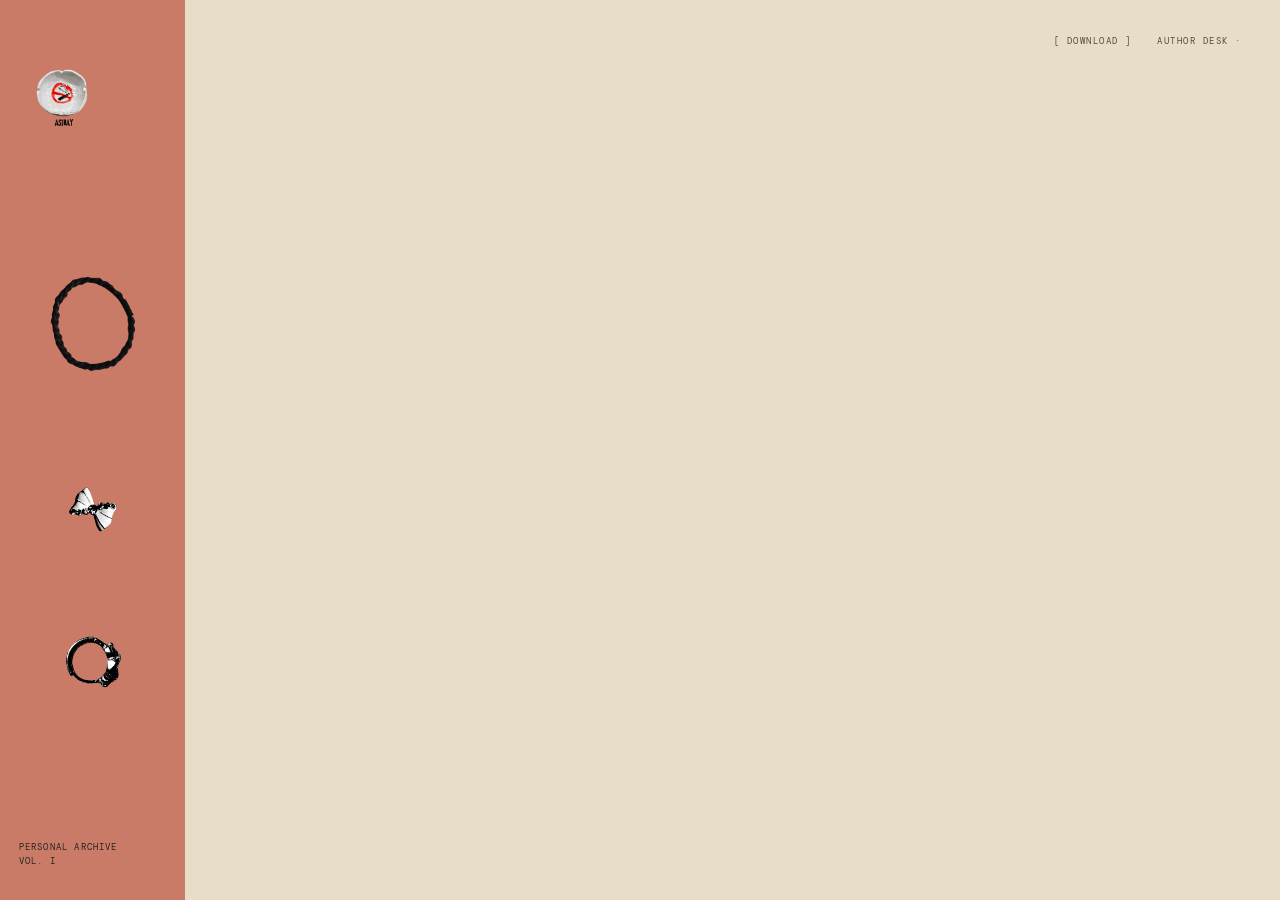
==== index.html @ a01b93e2 "Add files via upload" ====
<!doctype html>
<html lang="en">
<head>
  <meta charset="utf-8">
  <meta name="viewport" content="width=device-width,initial-scale=1">
  <meta name="description" content="Astray — photographs and writing from a life in motion.">
  <meta name="theme-color" content="#c97b68">
  <title>Astray — Personal Archive</title>
  <link rel="manifest" href="manifest.webmanifest">
  <link rel="apple-touch-icon" href="astray-icon-192.png">
  <link rel="stylesheet" href="styles.css?v=19">
</head>
<body class="journal-page">
  <aside class="identity-rail" aria-label="Astray personal archive">
    <a class="rail-brand" href="index.html" aria-label="Astray home">
      <img class="brand-portrait" src="astray-logo.png" alt="">
    </a>
    <img class="rail-object rail-hairband" src="hair-band.png" alt="Hairband">
    <img class="rail-object rail-bow" src="ear-ring-bow.png" alt="Bow earring">
    <img class="rail-object rail-ring" src="ear-ring.png" alt="Ring earring">
    <p class="rail-foot">PERSONAL ARCHIVE<br>VOL. I</p>
  </aside>
  <main class="journal-content">
    <header class="topline"><nav class="top-actions"><button id="install-app" class="top-action" type="button">[ DOWNLOAD ]</button><a href="admin.html">AUTHOR DESK ·</a></nav><p id="install-message" class="install-message" role="status" hidden></p></header>
    <section id="journal-feed" class="journal-feed" aria-label="Published photographs and writing"></section>
  </main>
  <dialog id="post-dialog" class="entry-dialog">
    <button class="close" aria-label="Close entry">×</button>
    <article id="post-detail"></article>
  </dialog>
  <script type="module" src="app.js?v=10"></script>
</body>
</html>
---- styles.css ----
@import url('https://fonts.googleapis.com/css2?family=DM+Mono:wght@400;500&family=IM+Fell+English:ital@0;1&family=UnifrakturCook:wght@700&display=swap');
@font-face{font-family:QuietBanglaUnicode;src:url('fancy-bangla-unicode.otf') format('opentype');font-style:normal;font-weight:100 900;font-display:swap;unicode-range:U+0980-09FF}
@font-face{font-family:QuietBangla;src:url('fancy-bangla.ttf') format('truetype');font-style:normal;font-weight:100 900;font-display:swap;unicode-range:U+0980-09FF}
:root{--ink:#29251f;--paper:#e8dec7;--paper-light:#f1e9d7;--paper-shadow:#ded2b9;--terracotta:#c97b68;--press-red:#a74e3d;--soft-ink:#605646;--rule:#b1a38b}
*{box-sizing:border-box}
html{scroll-behavior:smooth}
body{margin:0;color:var(--ink);font-family:'IM Fell English','QuietBanglaUnicode','QuietBangla',Georgia,serif}
button,input,textarea,select{font:inherit}

/* The homepage stays quiet and empty until there are published entries. */
.journal-page{min-height:100vh;display:grid;grid-template-columns:clamp(185px,13vw,280px) minmax(0,1fr);background:var(--paper)}
.identity-rail{position:sticky;top:0;align-self:start;height:100vh;min-height:560px;background:var(--terracotta);overflow:hidden}
.rail-brand{position:absolute;left:13%;top:3.5%;display:flex;flex-direction:column;align-items:flex-start;gap:0;color:var(--ink);text-decoration:none}
.brand-portrait{display:block;width:clamp(80px,6.2vw,128px);height:clamp(100px,15vh,150px);object-fit:contain;object-position:left center}
.rail-object{position:absolute;left:50%;display:block;object-fit:contain;transform:translateX(-50%)}
.rail-hairband{top:26%;width:clamp(105px,10vw,194px);height:clamp(110px,20vh,205px)}
.rail-bow{top:49%;width:clamp(100px,8.5vw,166px);height:clamp(88px,15vh,150px)}
.rail-ring{top:65%;width:clamp(105px,8.7vw,170px);height:clamp(105px,17vh,170px)}
.rail-foot{position:absolute;left:10%;bottom:3.5%;margin:0;color:var(--ink);font:9px/1.55 'DM Mono','QuietBanglaUnicode','QuietBangla',monospace;letter-spacing:1.2px}
.journal-content{position:relative;min-width:0;min-height:100vh;background:var(--paper)}
.topline{position:absolute;z-index:3;top:35px;right:clamp(24px,3vw,48px)}
.topline a{color:#544a3d;text-decoration:none;font:9px 'DM Mono','QuietBanglaUnicode','QuietBangla',monospace;letter-spacing:1.5px}
.topline a:hover{color:var(--press-red)}
.top-actions{display:flex;align-items:center;gap:clamp(14px,2vw,26px)}
.top-action{padding:0;border:0;background:transparent;color:#544a3d;font:9px 'DM Mono','QuietBanglaUnicode','QuietBangla',monospace;letter-spacing:1.5px;cursor:pointer}
.top-action:hover{color:var(--press-red)}
.top-action:disabled{opacity:.6;cursor:default}
.install-message{position:absolute;top:calc(100% + 10px);right:0;width:min(270px,78vw);margin:0;padding:12px 14px;border:1px solid var(--rule);background:var(--paper-light);color:var(--ink);font:12px/1.5 'DM Mono','QuietBanglaUnicode','QuietBangla',monospace;box-shadow:0 4px 14px #29251f22}
.top-action:focus-visible,.topline a:focus-visible{outline:2px solid var(--press-red);outline-offset:5px}
.journal-feed{display:grid;grid-template-columns:repeat(12,minmax(0,1fr));grid-auto-rows:minmax(44px,auto);grid-auto-flow:row;gap:24px 26px;min-height:100vh;padding:106px clamp(26px,4vw,64px) 60px}
.journal-entry{position:relative;display:block;min-width:0;overflow:hidden;grid-column:span 5;grid-row:span 5;padding:0;border:0;background:var(--paper-light);color:var(--ink);text-align:left;cursor:pointer;transition:transform .22s ease,box-shadow .22s ease}
.journal-entry:hover{transform:translateY(-3px);box-shadow:0 10px 24px #473b2b24}
.journal-entry:nth-child(6n + 1){grid-column:span 7;grid-row:span 7}
.journal-entry:nth-child(6n + 2){grid-column:span 5;grid-row:span 5}
.journal-entry:nth-child(6n + 3){grid-column:span 5;grid-row:span 5}
.journal-entry:nth-child(6n + 4){grid-column:span 7;grid-row:span 4}
.journal-entry:nth-child(6n + 5){grid-column:span 4;grid-row:span 5}
.journal-entry:nth-child(6n + 6){grid-column:span 8;grid-row:span 5}
.entry-image{position:absolute;inset:0;display:block;background:#ada38d}
.entry-image img{display:block;width:100%;height:100%;object-fit:cover;filter:grayscale(.78) sepia(.12) contrast(1.04);transition:filter .25s,transform .35s}
.journal-entry:hover .entry-image img{filter:grayscale(.2) sepia(.08);transform:scale(1.025)}
.with-photo .entry-copy{position:absolute;inset:auto 0 0;display:flex;flex-direction:column;align-items:flex-start;padding:34px 20px 19px;color:#f4ead6;background:linear-gradient(0deg,#211e19e8,transparent)}
.entry-date{display:block;color:var(--press-red);font:8px/1.6 'DM Mono','QuietBanglaUnicode','QuietBangla',monospace;letter-spacing:1.1px;text-transform:uppercase;margin:0 0 8px}
.with-photo .entry-date{color:#e1aa96}
.entry-copy strong{display:block;font:700 clamp(20px,2.2vw,32px)/1.13 'IM Fell English','QuietBanglaUnicode','QuietBangla',Georgia,serif}
.entry-excerpt{display:block;max-width:55ch;color:var(--soft-ink);font:italic 15px/1.5 'IM Fell English','QuietBanglaUnicode','QuietBangla',Georgia,serif;margin-top:8px}
.with-photo .entry-excerpt{color:#f1e5d5}
.entry-number{position:absolute;right:15px;top:15px;color:#544a3d;font:9px 'DM Mono','QuietBanglaUnicode','QuietBangla',monospace;letter-spacing:1px}
.with-photo .entry-number{color:#f4ead6}
.writing-only{padding:clamp(18px,2vw,30px);background:var(--paper-light)}
.writing-only:nth-child(6n + 3){background:#dfc5ae}
.writing-only:nth-child(6n + 5){background:#eee4d0}
.journal-entry.writing-only:nth-child(n){grid-row:auto;align-self:start;min-height:0;height:auto}
.writing-only .entry-copy{position:relative;display:flex;flex-direction:column;justify-content:flex-start;min-height:0;padding-bottom:22px}
.writing-only .entry-copy strong{font-size:clamp(22px,2.3vw,34px)}
.writing-only .entry-number{top:auto;right:0;bottom:0;color:var(--press-red)}
.journal-entry:focus-visible{outline:2px solid var(--press-red);outline-offset:3px}

.entry-dialog{position:relative;width:min(900px,calc(100% - 28px));max-height:90vh;overflow:auto;padding:35px;background:var(--paper);color:var(--ink);border:1px solid var(--rule);box-shadow:0 16px 60px #1b1712a8}
.entry-dialog::backdrop{background:#181510b8}
.entry-dialog .close{position:sticky;float:right;top:0;border:0;background:var(--terracotta);color:var(--ink);width:38px;height:38px;font:26px/1 Georgia,serif;cursor:pointer}
.entry-dialog h1{font:700 clamp(30px,5vw,46px)/1.15 'IM Fell English','QuietBanglaUnicode','QuietBangla',Georgia,serif;margin:10px 0}
.detail-photo{display:block;width:100%;max-height:65vh;object-fit:contain;background:#d2c6ad;margin:16px auto}
.entry-dialog .prose{font:18px/1.8 'IM Fell English','QuietBanglaUnicode','QuietBangla',Georgia,serif;white-space:pre-wrap}
.entry-dialog .detail-excerpt{font:italic 17px/1.6 'IM Fell English','QuietBanglaUnicode','QuietBangla',Georgia,serif;color:var(--soft-ink)}

/* Private author desk and its sign-out control. */
.admin-body{min-height:100vh;background:#c8bda5;padding:24px clamp(12px,3vw,42px);color:var(--ink)}
.admin-body .site-header{max-width:1320px;margin:0 auto;padding:8px 10px 15px;background:transparent;border:0;box-shadow:none}
.admin-body .brand{display:flex;align-items:center;gap:12px;color:inherit;text-decoration:none;font:700 23px 'UnifrakturCook','IM Fell English',Georgia,serif;letter-spacing:.6px}
.admin-body .brand small{display:block;color:#6e604c;font:8px/1.5 'DM Mono','QuietBanglaUnicode','QuietBangla',monospace;letter-spacing:1.4px}
.admin-body .brand-mark{display:grid;place-items:center;overflow:hidden;width:42px;height:42px;background:var(--terracotta);color:var(--ink);font:700 20px Georgia,serif}
.admin-body .brand-mark img{display:block;width:100%;height:100%;object-fit:contain;transform:scale(1.35)}
.admin-body .site-header nav{display:flex;align-items:center;gap:14px}
.admin-body .site-header nav a{color:var(--ink);text-decoration:none;font:8px 'DM Mono','QuietBanglaUnicode','QuietBangla',monospace;letter-spacing:1px}
.logout-button{border:1px solid var(--press-red)!important;color:var(--press-red)!important;background:transparent;padding:10px 14px;cursor:pointer}
.logout-button:hover{background:var(--press-red)!important;color:var(--paper)!important}
.admin-main{max-width:1320px;margin:18px auto 44px;min-height:68vh}
.admin-main h1,.admin-main h2{font-family:'IM Fell English','QuietBanglaUnicode','QuietBangla',Georgia,serif}
.admin-main h1{font-size:38px;margin:0}
.admin-main h2{font-size:25px;margin:0 0 16px}
.admin-main .section-heading{display:flex;justify-content:space-between;align-items:end;margin:26px 0 22px}
.admin-main .section-heading>.text-button{color:var(--press-red)}
.admin-main .eyebrow{font:8px 'DM Mono','QuietBanglaUnicode','QuietBangla',monospace;letter-spacing:1.4px;color:var(--press-red)}
.card{background:var(--paper-light);border:1px solid #80735e;box-shadow:3px 4px 0 #97866c;padding:25px}
.sign-in{max-width:490px;margin:65px auto}
.admin-main label{display:block;font:10px 'DM Mono','QuietBanglaUnicode','QuietBangla',monospace;letter-spacing:.5px;margin:14px 0}
.admin-main input:not([type=checkbox]),.admin-main textarea,.admin-main select{display:block;width:100%;border:1px solid #a8997e;padding:11px;margin-top:6px;background:#faf3e3;color:var(--ink);font:14px 'IM Fell English','QuietBanglaUnicode','QuietBangla',Georgia,serif}
.admin-main textarea{resize:vertical;line-height:1.6}
.admin-grid{display:grid;grid-template-columns:minmax(0,1.25fr) minmax(300px,.75fr);gap:22px}
.admin-grid .card{min-height:420px}
.check{display:flex!important;align-items:center;gap:8px}
.actions{display:flex;align-items:center;gap:12px}
.button{display:inline-block;background:var(--ink);color:var(--paper);border:0;padding:12px 15px;text-decoration:none;font:9px 'DM Mono','QuietBanglaUnicode','QuietBangla',monospace;letter-spacing:1px;cursor:pointer}
.button:hover{background:var(--press-red)}
.text-button{border:0;background:transparent;color:var(--press-red);cursor:pointer;font:9px 'DM Mono','QuietBanglaUnicode','QuietBangla',monospace;letter-spacing:.5px;padding:8px}
.danger{color:#8b382c}
.admin-row{display:flex;justify-content:space-between;gap:10px;padding:14px 0;font-size:14px}
.admin-row+.admin-row{margin-top:8px}
.admin-row small{display:block;color:var(--press-red);font:8px 'DM Mono','QuietBanglaUnicode','QuietBangla',monospace;letter-spacing:.7px;margin-top:4px}
.form-message{min-height:1em;color:var(--press-red);font:11px 'DM Mono','QuietBanglaUnicode','QuietBangla',monospace}
.setup-note{background:#ead6c8;padding:16px;font-size:14px}
.admin-body>footer{max-width:1320px;margin:auto;color:#6b5e49;font:8px 'DM Mono','QuietBanglaUnicode','QuietBangla',monospace;letter-spacing:1px}
[hidden]{display:none!important}

@media(max-width:850px){
 .journal-page{grid-template-columns:160px minmax(0,1fr)}
 .identity-rail{padding:0}
 .journal-feed{grid-template-columns:repeat(8,minmax(0,1fr));gap:20px}
 .journal-entry:nth-child(6n + 1){grid-column:span 5}
 .journal-entry:nth-child(6n + 2){grid-column:span 3}
 .journal-entry:nth-child(6n + 3){grid-column:span 4}
 .journal-entry:nth-child(6n + 4){grid-column:span 4}
 .journal-entry:nth-child(6n + 5){grid-column:span 3}
 .journal-entry:nth-child(6n + 6){grid-column:span 5}
 .journal-entry.writing-only:nth-child(n){grid-row:auto;min-height:0;height:auto}
 .admin-grid{grid-template-columns:1fr}
}
@media(max-width:620px){
 .journal-page{display:grid;grid-template-columns:clamp(82px,25vw,110px) minmax(0,1fr);align-items:stretch}
 .identity-rail{position:sticky;top:0;align-self:start;height:100vh;height:100svh;min-height:100vh;min-height:100svh}
 .rail-brand{left:5%;top:2%;width:90%;align-items:center}
 .brand-portrait{width:78%;height:auto;aspect-ratio:1;object-position:center}
 .rail-object{left:10%;height:auto;aspect-ratio:1;transform:none}
 .rail-hairband{top:24%;width:80%}
 .rail-bow{top:34%;width:80%}
 .rail-ring{top:44%;width:80%}
 .rail-foot{left:6%;right:auto;bottom:2%;font-size:5px;letter-spacing:.35px}
 .journal-content{min-height:100vh;min-height:100svh}
 .topline{top:16px;right:16px}
 .top-actions{gap:12px}
 .topline a,.top-action{font-size:8px;letter-spacing:.65px}
 .journal-feed{grid-template-columns:minmax(0,1fr);grid-auto-rows:auto;gap:18px;padding:62px 16px 30px}
 .journal-entry,.journal-entry:nth-child(n){grid-column:1!important;grid-row:auto!important;min-height:0!important;height:auto}
 .journal-entry.with-photo{height:clamp(250px,72vw,460px);min-height:0!important}
 .journal-entry.writing-only:nth-child(n){grid-row:auto!important;min-height:0!important;height:auto}
 .writing-only{padding:14px}
 .with-photo .entry-copy{padding:28px 13px 13px}
 .entry-copy strong,.writing-only .entry-copy strong{font-size:clamp(20px,5.8vw,23px)}
 .entry-excerpt{font-size:15px}
 .entry-date{font-size:9px}
 .entry-dialog{padding:22px}
 .entry-dialog .prose{font-size:16px}
 .admin-body{padding:12px}
 .admin-body .site-header{padding:4px 1px 12px}
 .admin-body .brand{font-size:16px}
 .admin-body .brand-mark{width:36px;height:36px}
 .admin-body .site-header nav{gap:6px}
 .logout-button{padding:9px 10px;font-size:8px!important}
 .admin-main{margin:14px auto 25px}
 .admin-main h1{font-size:30px}
 .admin-main .section-heading{margin:18px 0}
 .admin-grid{gap:14px}
 .card{padding:17px}
 .sign-in{margin:35px auto}
 .admin-row{align-items:flex-start}
}
@media(max-width:380px){
 .journal-entry.with-photo{height:clamp(230px,72vw,300px)}
 .journal-entry.writing-only:nth-child(n){min-height:0!important}
}
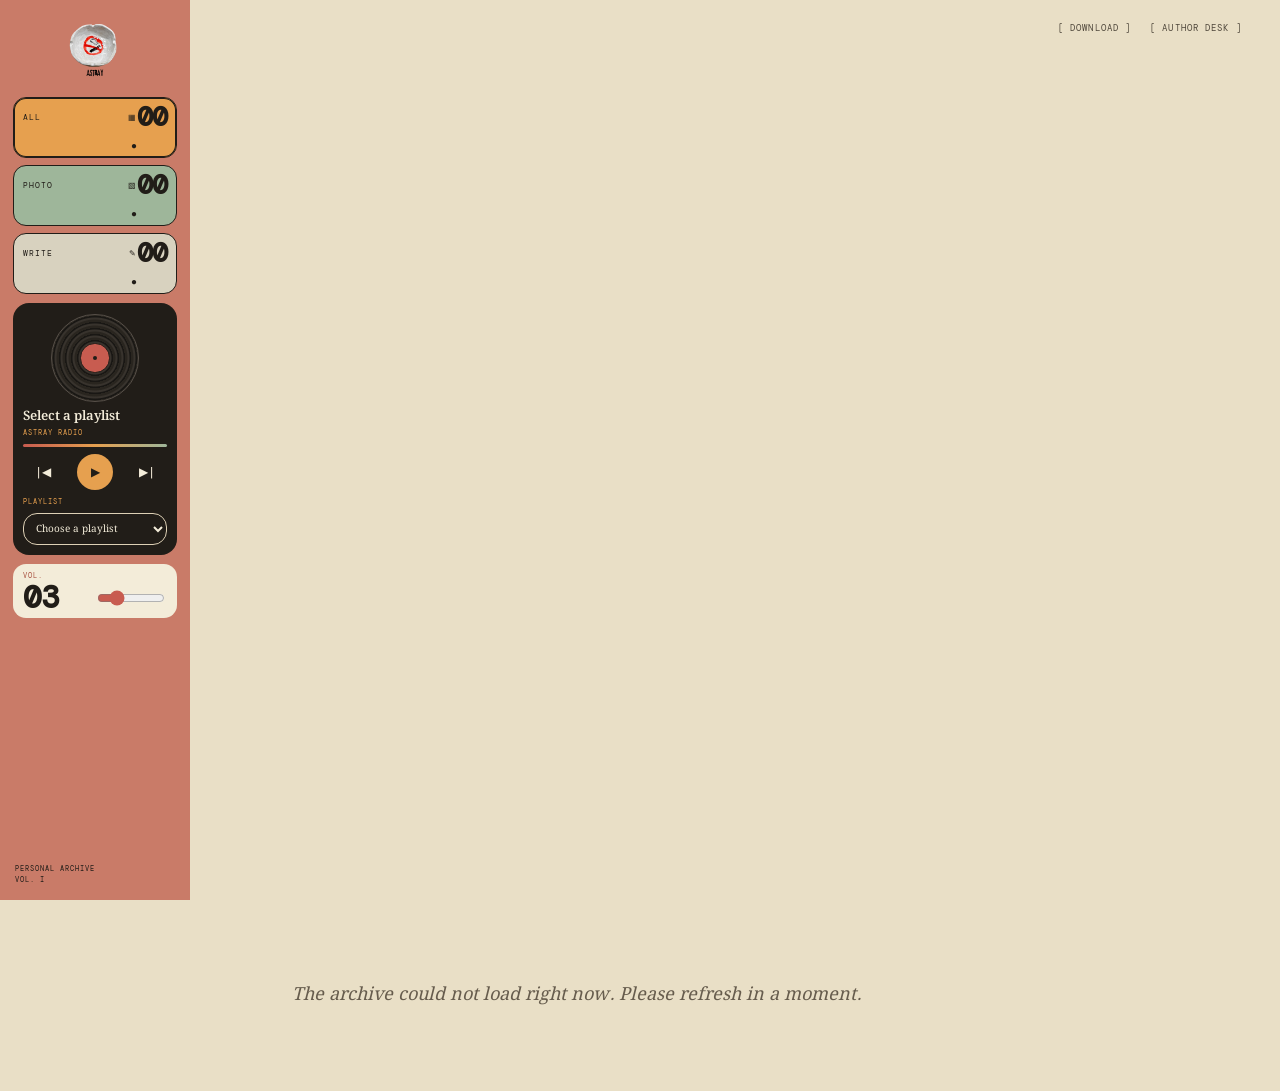
==== commit 4b8903fc: "Add files via upload" ====
--- a/index.html
+++ b/index.html
@@ -2,32 +2,44 @@
 <html lang="en">
 <head>
   <meta charset="utf-8">
-  <meta name="viewport" content="width=device-width,initial-scale=1">
+  <meta name="viewport" content="width=device-width,initial-scale=1,viewport-fit=cover">
   <meta name="description" content="Astray — photographs and writing from a life in motion.">
   <meta name="theme-color" content="#c97b68">
   <title>Astray — Personal Archive</title>
   <link rel="manifest" href="manifest.webmanifest">
   <link rel="apple-touch-icon" href="astray-icon-192.png">
-  <link rel="stylesheet" href="styles.css?v=19">
+  <link rel="stylesheet" href="styles.css?v=20">
 </head>
 <body class="journal-page">
-  <aside class="identity-rail" aria-label="Astray personal archive">
-    <a class="rail-brand" href="index.html" aria-label="Astray home">
-      <img class="brand-portrait" src="astray-logo.png" alt="">
-    </a>
-    <img class="rail-object rail-hairband" src="hair-band.png" alt="Hairband">
-    <img class="rail-object rail-bow" src="ear-ring-bow.png" alt="Bow earring">
-    <img class="rail-object rail-ring" src="ear-ring.png" alt="Ring earring">
+  <aside class="identity-rail" aria-label="Astray journal controls">
+    <a class="rail-brand" href="index.html" aria-label="Astray home"><img class="brand-portrait" src="astray-logo.png" alt="Astray"></a>
+    <div class="rail-filters" aria-label="Filter entries">
+      <button class="filter-card filter-all active" type="button" data-filter="all"><span>ALL <span aria-hidden="true">▦</span></span><strong id="count-all">00</strong><i aria-hidden="true">●</i></button>
+      <button class="filter-card filter-photo" type="button" data-filter="photo"><span>PHOTO <span aria-hidden="true">▧</span></span><strong id="count-photo">00</strong><i aria-hidden="true">●</i></button>
+      <button class="filter-card filter-write" type="button" data-filter="write"><span>WRITE <span aria-hidden="true">✎</span></span><strong id="count-write">00</strong><i aria-hidden="true">●</i></button>
+    </div>
+    <section class="music-player rail-player" aria-label="Music player">
+      <div class="record-art" aria-hidden="true"><span></span></div>
+      <div class="player-track"><strong id="public-track-title">Select a playlist</strong><small id="public-track-subtitle">ASTRAY RADIO</small></div>
+      <div class="player-progress"><span id="public-progress"></span></div>
+      <div class="player-controls">
+        <button id="public-prev" type="button" aria-label="Previous song">|◀</button>
+        <button id="public-play" class="play-toggle" type="button" aria-label="Play">▶</button>
+        <button id="public-next" type="button" aria-label="Next song">▶|</button>
+      </div>
+      <label class="playlist-select-label" for="public-playlist">PLAYLIST</label>
+      <select id="public-playlist" aria-label="Choose a playlist"><option value="">Choose a playlist</option></select>
+      <audio id="public-audio" preload="metadata"></audio>
+    </section>
+    <label class="volume-card" for="public-volume"><span>VOL.</span><output id="public-volume-value" for="public-volume">03</output><input id="public-volume" type="range" min="1" max="10" value="3" aria-label="Volume"></label>
     <p class="rail-foot">PERSONAL ARCHIVE<br>VOL. I</p>
   </aside>
   <main class="journal-content">
-    <header class="topline"><nav class="top-actions"><button id="install-app" class="top-action" type="button">[ DOWNLOAD ]</button><a href="admin.html">AUTHOR DESK ·</a></nav><p id="install-message" class="install-message" role="status" hidden></p></header>
+    <header class="topline"><nav class="top-actions"><button id="install-app" class="top-action" type="button">[ DOWNLOAD ]</button><a href="admin.html">[ AUTHOR DESK ]</a></nav><p id="install-message" class="install-message" role="status" hidden></p></header>
     <section id="journal-feed" class="journal-feed" aria-label="Published photographs and writing"></section>
+    <p id="empty-state" class="empty-state" hidden></p>
   </main>
-  <dialog id="post-dialog" class="entry-dialog">
-    <button class="close" aria-label="Close entry">×</button>
-    <article id="post-detail"></article>
-  </dialog>
-  <script type="module" src="app.js?v=10"></script>
+  <dialog id="post-dialog" class="entry-dialog"><button class="close" aria-label="Close entry">×</button><article id="post-detail"></article></dialog>
+  <script type="module" src="app.js?v=12"></script>
 </body>
 </html>
--- a/styles.css
+++ b/styles.css
@@ -1,161 +1,180 @@
-@import url('https://fonts.googleapis.com/css2?family=DM+Mono:wght@400;500&family=IM+Fell+English:ital@0;1&family=UnifrakturCook:wght@700&display=swap');
-@font-face{font-family:QuietBanglaUnicode;src:url('fancy-bangla-unicode.otf') format('opentype');font-style:normal;font-weight:100 900;font-display:swap;unicode-range:U+0980-09FF}
-@font-face{font-family:QuietBangla;src:url('fancy-bangla.ttf') format('truetype');font-style:normal;font-weight:100 900;font-display:swap;unicode-range:U+0980-09FF}
-:root{--ink:#29251f;--paper:#e8dec7;--paper-light:#f1e9d7;--paper-shadow:#ded2b9;--terracotta:#c97b68;--press-red:#a74e3d;--soft-ink:#605646;--rule:#b1a38b}
+@import url('https://fonts.googleapis.com/css2?family=DM+Mono:wght@400;500&family=IM+Fell+English:ital@0;1&family=Noto+Serif+Bengali:wght@400;500;600;700&display=swap');
+:root{--ink:#211d18;--paper:#e9dfc6;--paper-light:#f3ecd9;--terracotta:#c97b68;--red:#c85c50;--orange:#e6a04f;--sage:#9eb69a;--blush:#dfc4a9;--soft-ink:#665c4d;--rule:#a99a7d;--mono:'DM Mono','Noto Serif Bengali',monospace;--serif:'IM Fell English','Noto Serif Bengali',Georgia,serif}
 *{box-sizing:border-box}
-html{scroll-behavior:smooth}
-body{margin:0;color:var(--ink);font-family:'IM Fell English','QuietBanglaUnicode','QuietBangla',Georgia,serif}
+html{min-width:320px;scroll-behavior:smooth}
+body{margin:0;color:var(--ink);font-family:var(--serif)}
 button,input,textarea,select{font:inherit}
+button{color:inherit}
+[hidden]{display:none!important}
+.eyebrow,.entry-date,.entry-number,.rail-foot,.filter-card>span,.volume-card>span,.playlist-select-label,.desk-playlist-label,.admin-footer,.back-journal,.top-action{font-family:var(--mono);letter-spacing:1px}
+.sr-only{position:absolute;width:1px;height:1px;padding:0;margin:-1px;overflow:hidden;clip:rect(0,0,0,0);white-space:nowrap;border:0}
 
-/* The homepage stays quiet and empty until there are published entries. */
-.journal-page{min-height:100vh;display:grid;grid-template-columns:clamp(185px,13vw,280px) minmax(0,1fr);background:var(--paper)}
-.identity-rail{position:sticky;top:0;align-self:start;height:100vh;min-height:560px;background:var(--terracotta);overflow:hidden}
-.rail-brand{position:absolute;left:13%;top:3.5%;display:flex;flex-direction:column;align-items:flex-start;gap:0;color:var(--ink);text-decoration:none}
-.brand-portrait{display:block;width:clamp(80px,6.2vw,128px);height:clamp(100px,15vh,150px);object-fit:contain;object-position:left center}
-.rail-object{position:absolute;left:50%;display:block;object-fit:contain;transform:translateX(-50%)}
-.rail-hairband{top:26%;width:clamp(105px,10vw,194px);height:clamp(110px,20vh,205px)}
-.rail-bow{top:49%;width:clamp(100px,8.5vw,166px);height:clamp(88px,15vh,150px)}
-.rail-ring{top:65%;width:clamp(105px,8.7vw,170px);height:clamp(105px,17vh,170px)}
-.rail-foot{position:absolute;left:10%;bottom:3.5%;margin:0;color:var(--ink);font:9px/1.55 'DM Mono','QuietBanglaUnicode','QuietBangla',monospace;letter-spacing:1.2px}
+/* Public journal: a useful rail beside a calm, open archive. */
+.journal-page{min-height:100vh;display:grid;grid-template-columns:clamp(190px,14vw,248px) minmax(0,1fr);background:var(--paper)}
+.identity-rail{position:sticky;top:0;align-self:start;height:100vh;height:100svh;min-height:540px;overflow:auto;scrollbar-width:thin;background:var(--terracotta);padding:14px 13px 12px;display:flex;flex-direction:column;gap:9px;z-index:4}
+.rail-brand{display:flex;align-items:center;justify-content:center;height:74px;min-height:70px;text-decoration:none}
+.brand-portrait{display:block;width:100%;height:100%;object-fit:contain;object-position:center}
+.rail-filters{display:grid;gap:7px}
+.filter-card{position:relative;border:1px solid #211d18;background:var(--orange);border-radius:13px;text-align:left;padding:7px 9px 5px;min-height:61px;cursor:pointer;display:grid;grid-template-columns:1fr auto;grid-template-rows:auto 1fr;align-items:center;transition:transform .18s,box-shadow .18s}
+.filter-card:hover{transform:translateY(-1px)}
+.filter-card.active{box-shadow:inset 0 0 0 1px var(--ink)}
+.filter-card>span{font-size:8px;display:flex;justify-content:space-between;align-items:center}
+.filter-card strong{font:700 27px/.9 var(--mono);letter-spacing:-1px;align-self:end}
+.filter-card i{font:10px var(--mono);align-self:end;justify-self:end}
+.filter-photo{background:var(--sage)}.filter-write{background:#d8d2bf}
+.music-player{background:var(--ink);color:var(--paper-light);border-radius:16px;padding:10px;min-width:0}
+.rail-player{display:grid;gap:7px}
+.record-art{width:min(88px,70%);aspect-ratio:1;margin:1px auto 0;border-radius:50%;display:grid;place-items:center;background:repeating-radial-gradient(circle at center,#29251f 0 2px,#38332d 3px 4px,#191714 5px 6px);border:1px solid #575049}
+.record-art span{width:34%;height:34%;border-radius:50%;background:var(--red);border:1px solid var(--ink);position:relative}
+.record-art span:after{content:"";position:absolute;inset:42%;background:var(--ink);border-radius:50%}
+.player-track{min-width:0;display:flex;flex-direction:column;gap:3px}
+.player-track strong,.desk-player-track strong{overflow:hidden;text-overflow:ellipsis;white-space:nowrap;font:600 13px/1.2 var(--serif)}
+.player-track small,.desk-player-track small{color:var(--orange);font:7px var(--mono);letter-spacing:1px;text-transform:uppercase}
+.player-progress{height:3px;background:linear-gradient(90deg,var(--red),var(--orange),var(--sage));position:relative;border-radius:3px;overflow:hidden}
+.player-progress span{display:block;width:0;height:100%;background:var(--paper-light)}
+.player-controls{display:flex;align-items:center;justify-content:space-around;gap:5px}
+.player-controls button{border:0;background:none;color:inherit;cursor:pointer;font:12px var(--mono);padding:5px 3px}
+.player-controls .play-toggle{width:36px;height:36px;border-radius:50%;background:var(--orange);color:var(--ink);font-size:12px}
+.playlist-select-label{font-size:7px;color:var(--orange)}
+.rail-player select,.desk-player select{min-width:0;width:100%;border:1px solid #ddd0b5;border-radius:14px;padding:6px 8px;background:transparent;color:inherit;font:10px var(--serif)}
+.rail-player select option,.desk-player select option{color:var(--ink);background:var(--paper-light)}
+.volume-card{position:relative;display:grid;grid-template-columns:1fr auto;align-items:center;gap:4px 7px;background:var(--paper-light);border-radius:13px;padding:7px 10px;color:var(--ink)}
+.volume-card>span{grid-column:1/-1;color:var(--press-red,#a74e3d);font-size:7px}
+.volume-card output{grid-row:2;grid-column:1;font:700 31px/.9 var(--mono);letter-spacing:-1px}
+.volume-card input{grid-row:2;grid-column:2;width:68px;accent-color:var(--red)}
+.rail-foot{margin:auto 0 0;padding:9px 2px 2px;font-size:7px;line-height:1.55}
 .journal-content{position:relative;min-width:0;min-height:100vh;background:var(--paper)}
-.topline{position:absolute;z-index:3;top:35px;right:clamp(24px,3vw,48px)}
-.topline a{color:#544a3d;text-decoration:none;font:9px 'DM Mono','QuietBanglaUnicode','QuietBangla',monospace;letter-spacing:1.5px}
-.topline a:hover{color:var(--press-red)}
-.top-actions{display:flex;align-items:center;gap:clamp(14px,2vw,26px)}
-.top-action{padding:0;border:0;background:transparent;color:#544a3d;font:9px 'DM Mono','QuietBanglaUnicode','QuietBangla',monospace;letter-spacing:1.5px;cursor:pointer}
-.top-action:hover{color:var(--press-red)}
-.top-action:disabled{opacity:.6;cursor:default}
-.install-message{position:absolute;top:calc(100% + 10px);right:0;width:min(270px,78vw);margin:0;padding:12px 14px;border:1px solid var(--rule);background:var(--paper-light);color:var(--ink);font:12px/1.5 'DM Mono','QuietBanglaUnicode','QuietBangla',monospace;box-shadow:0 4px 14px #29251f22}
-.top-action:focus-visible,.topline a:focus-visible{outline:2px solid var(--press-red);outline-offset:5px}
-.journal-feed{display:grid;grid-template-columns:repeat(12,minmax(0,1fr));grid-auto-rows:minmax(44px,auto);grid-auto-flow:row;gap:24px 26px;min-height:100vh;padding:106px clamp(26px,4vw,64px) 60px}
-.journal-entry{position:relative;display:block;min-width:0;overflow:hidden;grid-column:span 5;grid-row:span 5;padding:0;border:0;background:var(--paper-light);color:var(--ink);text-align:left;cursor:pointer;transition:transform .22s ease,box-shadow .22s ease}
-.journal-entry:hover{transform:translateY(-3px);box-shadow:0 10px 24px #473b2b24}
-.journal-entry:nth-child(6n + 1){grid-column:span 7;grid-row:span 7}
-.journal-entry:nth-child(6n + 2){grid-column:span 5;grid-row:span 5}
-.journal-entry:nth-child(6n + 3){grid-column:span 5;grid-row:span 5}
-.journal-entry:nth-child(6n + 4){grid-column:span 7;grid-row:span 4}
-.journal-entry:nth-child(6n + 5){grid-column:span 4;grid-row:span 5}
-.journal-entry:nth-child(6n + 6){grid-column:span 8;grid-row:span 5}
+.topline{position:absolute;z-index:3;top:22px;right:clamp(18px,3vw,44px)}
+.top-actions{display:flex;align-items:center;gap:19px}
+.topline a,.top-action{padding:0;border:0;background:none;color:#4f473b;text-decoration:none;font:9px var(--mono);letter-spacing:1.1px;cursor:pointer;white-space:nowrap}
+.topline a:hover,.top-action:hover{color:var(--red)}.top-action:disabled{opacity:.6;cursor:default}
+.top-action:focus-visible,.topline a:focus-visible{outline:2px solid var(--red);outline-offset:5px}
+.install-message{position:absolute;top:calc(100% + 10px);right:0;width:min(280px,78vw);margin:0;padding:12px 14px;border:1px solid var(--rule);background:var(--paper-light);font:12px/1.5 var(--mono);box-shadow:0 4px 14px #29251f22}
+.journal-feed{display:grid;grid-template-columns:repeat(12,minmax(0,1fr));grid-auto-rows:minmax(37px,auto);grid-auto-flow:dense;gap:15px 16px;min-height:100vh;padding:74px clamp(20px,3vw,48px) 50px}
+.journal-entry{position:relative;display:block;min-width:0;min-height:174px;overflow:hidden;grid-column:span 4;grid-row:span 4;padding:0;border:0;border-radius:0;background:var(--paper-light);color:var(--ink);text-align:left;cursor:pointer;transition:transform .2s,box-shadow .2s}
+.journal-entry:hover{transform:translateY(-3px);box-shadow:0 10px 23px #473b2b20}
+.journal-entry:nth-child(8n+1){grid-column:span 4;grid-row:span 4}.journal-entry:nth-child(8n+2){grid-column:span 4;grid-row:span 5}.journal-entry:nth-child(8n+3){grid-column:span 4;grid-row:span 4}.journal-entry:nth-child(8n+4){grid-column:span 4;grid-row:span 4}.journal-entry:nth-child(8n+5){grid-column:span 4;grid-row:span 5}.journal-entry:nth-child(8n+6){grid-column:span 4;grid-row:span 4}.journal-entry:nth-child(8n+7){grid-column:span 4;grid-row:span 4}.journal-entry:nth-child(8n){grid-column:span 4;grid-row:span 5}
+.journal-entry.writing-only{display:flex;align-items:stretch;padding:clamp(17px,2vw,28px);background:var(--paper-light)}
+.writing-only:nth-child(6n+2){background:var(--orange)}.writing-only:nth-child(6n+3){background:var(--blush)}.writing-only:nth-child(6n+4){background:var(--sage)}.writing-only:nth-child(6n+5){background:#d9d1b8}.writing-only:nth-child(6n){background:#c96454}
 .entry-image{position:absolute;inset:0;display:block;background:#ada38d}
-.entry-image img{display:block;width:100%;height:100%;object-fit:cover;filter:grayscale(.78) sepia(.12) contrast(1.04);transition:filter .25s,transform .35s}
-.journal-entry:hover .entry-image img{filter:grayscale(.2) sepia(.08);transform:scale(1.025)}
-.with-photo .entry-copy{position:absolute;inset:auto 0 0;display:flex;flex-direction:column;align-items:flex-start;padding:34px 20px 19px;color:#f4ead6;background:linear-gradient(0deg,#211e19e8,transparent)}
-.entry-date{display:block;color:var(--press-red);font:8px/1.6 'DM Mono','QuietBanglaUnicode','QuietBangla',monospace;letter-spacing:1.1px;text-transform:uppercase;margin:0 0 8px}
-.with-photo .entry-date{color:#e1aa96}
-.entry-copy strong{display:block;font:700 clamp(20px,2.2vw,32px)/1.13 'IM Fell English','QuietBanglaUnicode','QuietBangla',Georgia,serif}
-.entry-excerpt{display:block;max-width:55ch;color:var(--soft-ink);font:italic 15px/1.5 'IM Fell English','QuietBanglaUnicode','QuietBangla',Georgia,serif;margin-top:8px}
+.entry-image img{display:block;width:100%;height:100%;object-fit:cover;filter:grayscale(.5) sepia(.13) contrast(1.03);transition:filter .25s,transform .35s}
+.journal-entry:hover .entry-image img{filter:grayscale(.12) sepia(.07);transform:scale(1.025)}
+.with-photo .entry-copy{position:absolute;inset:auto 0 0;display:flex;flex-direction:column;align-items:flex-start;padding:34px 18px 18px;color:var(--paper-light);background:linear-gradient(0deg,#211d18e8,transparent)}
+.entry-date{display:block;color:#8d3d31;font-size:8px;line-height:1.6;letter-spacing:1px;text-transform:uppercase;margin:0 0 8px}
+.with-photo .entry-date{color:#e7ae90}
+.entry-copy strong{display:block;font:700 clamp(20px,2vw,31px)/1.1 var(--serif);overflow-wrap:anywhere}
+.entry-excerpt{display:block;max-width:55ch;color:var(--soft-ink);font:italic 14px/1.45 var(--serif);margin-top:8px}
 .with-photo .entry-excerpt{color:#f1e5d5}
-.entry-number{position:absolute;right:15px;top:15px;color:#544a3d;font:9px 'DM Mono','QuietBanglaUnicode','QuietBangla',monospace;letter-spacing:1px}
-.with-photo .entry-number{color:#f4ead6}
-.writing-only{padding:clamp(18px,2vw,30px);background:var(--paper-light)}
-.writing-only:nth-child(6n + 3){background:#dfc5ae}
-.writing-only:nth-child(6n + 5){background:#eee4d0}
-.journal-entry.writing-only:nth-child(n){grid-row:auto;align-self:start;min-height:0;height:auto}
-.writing-only .entry-copy{position:relative;display:flex;flex-direction:column;justify-content:flex-start;min-height:0;padding-bottom:22px}
-.writing-only .entry-copy strong{font-size:clamp(22px,2.3vw,34px)}
-.writing-only .entry-number{top:auto;right:0;bottom:0;color:var(--press-red)}
-.journal-entry:focus-visible{outline:2px solid var(--press-red);outline-offset:3px}
+.entry-number{position:absolute;right:13px;bottom:12px;color:#514638;font-size:8px}
+.with-photo .entry-number{color:var(--paper-light)}
+.writing-only .entry-copy{position:relative;display:flex;flex-direction:column;align-items:flex-start;width:100%;min-height:120px;padding-bottom:18px}
+.writing-only .entry-copy strong{font-size:clamp(21px,2.25vw,34px)}
+.writing-only .entry-number{right:0;bottom:0;color:#8d3d31}
+.empty-state{margin:0;padding:9vh 8vw;color:var(--soft-ink);font:italic 18px/1.6 var(--serif)}
+.entry-dialog{position:relative;width:min(900px,calc(100% - 28px));max-height:90dvh;overflow:auto;padding:clamp(20px,4vw,36px);background:var(--paper-light);color:var(--ink);border:1px solid var(--rule);box-shadow:0 16px 60px #1b1712a8}
+.entry-dialog::backdrop{background:#181510b8}
+.entry-dialog .close{position:sticky;float:right;top:0;border:0;background:var(--red);color:var(--ink);width:38px;height:38px;font:26px/1 Georgia,serif;cursor:pointer}
+.entry-dialog h1{font:700 clamp(30px,5vw,46px)/1.15 var(--serif);margin:10px 0;overflow-wrap:anywhere}
+.detail-photo{display:block;width:100%;max-height:65dvh;object-fit:contain;background:#d2c6ad;margin:16px auto}
+.entry-dialog .prose{font:18px/1.85 var(--serif);white-space:pre-wrap;overflow-wrap:anywhere}
+.entry-dialog .detail-excerpt{font:italic 17px/1.6 var(--serif);color:var(--soft-ink)}
 
-.entry-dialog{position:relative;width:min(900px,calc(100% - 28px));max-height:90vh;overflow:auto;padding:35px;background:var(--paper);color:var(--ink);border:1px solid var(--rule);box-shadow:0 16px 60px #1b1712a8}
-.entry-dialog::backdrop{background:#181510b8}
-.entry-dialog .close{position:sticky;float:right;top:0;border:0;background:var(--terracotta);color:var(--ink);width:38px;height:38px;font:26px/1 Georgia,serif;cursor:pointer}
-.entry-dialog h1{font:700 clamp(30px,5vw,46px)/1.15 'IM Fell English','QuietBanglaUnicode','QuietBangla',Georgia,serif;margin:10px 0}
-.detail-photo{display:block;width:100%;max-height:65vh;object-fit:contain;background:#d2c6ad;margin:16px auto}
-.entry-dialog .prose{font:18px/1.8 'IM Fell English','QuietBanglaUnicode','QuietBangla',Georgia,serif;white-space:pre-wrap}
-.entry-dialog .detail-excerpt{font:italic 17px/1.6 'IM Fell English','QuietBanglaUnicode','QuietBangla',Georgia,serif;color:var(--soft-ink)}
+/* Author entrance and private publishing desk. */
+.admin-body{min-height:100vh;background:var(--paper);padding:20px clamp(12px,3vw,42px) 30px;color:var(--ink)}
+.admin-header{max-width:1450px;margin:0 auto;display:flex;justify-content:space-between;align-items:center;padding:2px 5px 12px}
+.admin-brand{display:flex;align-items:center;gap:10px;text-decoration:none;color:var(--ink);font:700 17px var(--serif);letter-spacing:1px}
+.admin-brand img{width:42px;height:42px;object-fit:contain;background:var(--terracotta)}
+.admin-brand small{display:block;margin-top:3px;color:var(--soft-ink);font:7px var(--mono);letter-spacing:1.2px}
+.back-journal{font-size:8px;color:var(--ink);text-decoration:none}
+.admin-main{max-width:1450px;margin:0 auto 35px;min-height:75vh}
+.login-layout{min-height:min(77vh,780px);display:grid;grid-template-columns:minmax(0,1.12fr) minmax(350px,.88fr);gap:14px;background:var(--ink);padding:14px;border-radius:22px}
+.login-editorial{position:relative;overflow:hidden;min-height:520px;border-radius:18px;background:var(--orange);padding:clamp(24px,5vw,58px);display:flex;flex-direction:column;align-items:flex-start}
+.login-editorial .eyebrow,.music-admin-heading .eyebrow{font:9px var(--mono);letter-spacing:1.6px}
+.login-editorial h1{margin:auto 0 22px;font:700 clamp(64px,9vw,150px)/.79 var(--serif);letter-spacing:-.05em;text-transform:uppercase;position:relative;z-index:1}
+.login-editorial>p:not(.eyebrow){max-width:34ch;font:600 18px/1.5 var(--serif);position:relative;z-index:1}
+.login-editorial>a{margin-top:20px;padding-bottom:6px;border-bottom:1px solid var(--ink);color:var(--ink);text-decoration:none;font:9px var(--mono);letter-spacing:1px;position:relative;z-index:1}
+.login-record{position:absolute;width:clamp(170px,24vw,270px);aspect-ratio:1;right:7%;bottom:14%;border-radius:50%;background:repeating-radial-gradient(circle,#26221d 0 2px,#39342d 3px 4px,#171512 5px 6px);display:grid;place-items:center;opacity:.98}
+.login-record:after{content:"";width:33%;height:33%;border-radius:50%;background:var(--red);border:1px solid var(--ink)}
+.login-card{align-self:stretch;border-radius:18px;background:var(--paper-light);padding:clamp(24px,4vw,46px);display:flex;flex-direction:column;justify-content:center}
+.login-card .eyebrow,.admin-main .eyebrow{font:8px var(--mono);letter-spacing:1.4px;color:#8d3d31}
+.login-card h2{font:700 clamp(30px,3.2vw,48px)/1.05 var(--serif);margin:14px 0 24px}
+.login-card label,.admin-main label{display:block;margin:16px 0;font:9px var(--mono);letter-spacing:1px}
+.login-card input,.admin-main input:not([type=checkbox]),.admin-main textarea,.admin-main select{display:block;width:100%;min-width:0;border:1px solid #9f9177;border-radius:0;padding:12px;margin-top:7px;background:#eee4cc;color:var(--ink);font:15px var(--serif)}
+.login-card input{border:1.5px solid var(--ink);border-radius:13px;padding:14px 16px;background:#e9dfc6}
+.login-submit{width:100%;margin-top:10px;border-radius:30px;text-align:left;display:flex;justify-content:space-between;align-items:center;padding:10px 11px 10px 20px;font:9px var(--mono);letter-spacing:1px}
+.login-submit span{display:grid;place-items:center;width:36px;height:36px;border-radius:50%;background:var(--orange);color:var(--ink);font:19px var(--mono)}
+.login-note{margin:19px 0 0;padding-top:14px;border-top:1px solid var(--rule);color:var(--soft-ink);font:14px/1.5 var(--serif)}
+.form-message{min-height:1.2em;color:#8d3d31;font:10px/1.45 var(--mono)}
+.desk-topbar{display:grid;grid-template-columns:1fr auto 1fr;align-items:center;gap:14px;padding:4px 0 12px;border-bottom:1px solid #211d1822}
+.desk-mark{width:24px;height:24px;border:1.5px solid var(--ink);border-radius:50%;display:grid;place-items:center}
+.desk-mark span{width:12px;height:12px;border-radius:50%;background:var(--red)}
+.desk-tabs{display:flex;align-items:center;gap:14px}
+.desk-tab{height:42px;padding:0 16px;border:0;border-bottom:2px solid transparent;background:transparent;font:9px var(--mono);letter-spacing:1px;cursor:pointer}
+.desk-tab.active{border-color:var(--red)}
+.desk-actions{justify-self:end;display:flex;align-items:center;gap:8px}
+.pill-button{display:flex;align-items:center;gap:8px;background:transparent;border:1px solid var(--ink);border-radius:22px;padding:10px 16px;font:9px var(--mono);letter-spacing:1px;cursor:pointer}
+.publish-pill{background:var(--red)}.publish-pill span{display:grid;place-items:center;width:22px;height:22px;border-radius:50%;background:var(--ink);color:var(--paper-light);font-size:14px}
+.logout-icon{width:34px;height:34px;border:0;background:transparent;font:19px var(--mono);cursor:pointer}
+.desk-panel{min-height:390px}
+.editor-layout{max-width:920px;margin:0 auto;padding:36px 24px 110px}
+.writing-editor{min-width:0}
+.title-input{display:block;width:100%;border:0!important;background:transparent!important;padding:0!important;margin:0!important;font:700 clamp(38px,6vw,70px)/1.05 var(--serif)!important;letter-spacing:-1px}
+.title-input::placeholder{color:#8f897b;opacity:1}
+.excerpt-input{display:block;width:100%;border:0!important;border-bottom:1px solid var(--ink)!important;background:transparent!important;padding:10px 0 14px!important;margin:13px 0 12px!important;font:16px var(--serif)!important}
+.excerpt-input::placeholder{color:#8f897b}
+.format-tools{display:flex;align-items:center;gap:17px;height:39px}
+.format-tools button{border:0;background:none;padding:5px 2px;font:700 16px var(--serif);cursor:pointer}
+.format-tools button:nth-child(2){font-style:italic}.format-tools button:nth-child(3){font-size:22px}
+.format-rule{width:1px;height:22px;background:#211d1844;margin-left:3px}
+.body-input{display:block;width:100%;min-height:310px;border:0!important;background:transparent!important;padding:6px 0!important;margin:0!important;resize:vertical;font:18px/1.8 var(--serif)!important}
+.body-input::placeholder{color:#8f897b}
+.photo-drop{position:relative;display:flex!important;flex-direction:column;align-items:center;justify-content:center;gap:8px;min-height:260px;margin:28px 0!important;border:1px dashed #8f8065;background:#e1d5ba;text-align:center;cursor:pointer}
+.photo-drop>span{font:34px var(--mono);color:#8d3d31}.photo-drop strong{font:20px var(--serif)}.photo-drop small{font:9px var(--mono);color:var(--soft-ink)}.photo-drop input{position:absolute!important;inset:0;width:100%;height:100%;opacity:0;cursor:pointer}.photo-drop img{position:absolute;inset:0;width:100%;height:100%;object-fit:contain;background:#e1d5ba;pointer-events:none}
+.entries-section{max-width:1020px;margin:0 auto 100px;padding:18px 22px;border-top:1px solid #211d1828}
+.entries-heading{display:flex;align-items:center;justify-content:space-between;gap:12px;margin-bottom:14px}
+.entries-heading h2{margin:3px 0;font:700 clamp(22px,3vw,32px) var(--serif)}
+.text-button{border:0;background:transparent;color:#8d3d31;cursor:pointer;font:9px var(--mono);letter-spacing:.5px;padding:8px}
+.admin-posts{display:grid;grid-template-columns:repeat(2,minmax(0,1fr));gap:8px}
+.admin-row{display:flex;align-items:center;justify-content:space-between;gap:10px;min-width:0;padding:12px 14px;background:var(--paper-light);border-left:3px solid var(--orange)}
+.admin-row>div:first-child{min-width:0}.admin-row strong{display:block;overflow-wrap:anywhere;font:600 14px/1.3 var(--serif)}.admin-row small{display:block;margin-top:5px;color:var(--soft-ink);font:8px var(--mono)}.admin-row-actions{display:flex;flex-shrink:0}
+.music-admin{max-width:1060px;margin:0 auto;padding:38px 22px 110px}
+.music-admin-heading h1{margin:0;font:700 clamp(36px,6vw,62px) var(--serif)}.music-admin-heading>p:last-child{max-width:60ch;color:var(--soft-ink);font:16px/1.5 var(--serif)}
+.playlist-manager{display:grid;grid-template-columns:repeat(2,minmax(0,1fr));gap:14px;margin-top:24px}
+.playlist-card{min-width:0;background:var(--paper-light);padding:16px;border-top:3px solid var(--orange)}.playlist-card:nth-child(2){border-color:var(--red)}.playlist-card:nth-child(3){border-color:var(--sage)}.playlist-card:nth-child(4){border-color:var(--blush)}.playlist-card:nth-child(5){border-color:#9a8b72}
+.playlist-card-head{display:flex;align-items:center;gap:8px}.playlist-card-head .slot{font:8px var(--mono);color:var(--soft-ink)}.playlist-card-head input{flex:1;margin:0!important}.playlist-card-head button{border:0;background:none;color:#8d3d31;font:9px var(--mono);cursor:pointer}
+.track-upload{display:flex;align-items:center;gap:8px;margin:12px 0;font:8px var(--mono)}.track-upload input{max-width:100%;font:9px var(--mono)!important}.track-list{list-style:none;padding:0;margin:9px 0 0}.track-list li{display:flex;align-items:center;justify-content:space-between;gap:8px;padding:7px 0;border-top:1px solid #211d1824;font:12px var(--serif)}.track-list span{overflow:hidden;text-overflow:ellipsis;white-space:nowrap}.track-list button{border:0;background:none;color:#8d3d31;font:8px var(--mono);cursor:pointer}
+.music-player.desk-player{position:fixed;z-index:5;left:50%;bottom:max(12px,env(safe-area-inset-bottom));transform:translateX(-50%);width:min(1050px,calc(100% - 38px));display:grid;grid-template-columns:54px minmax(110px,1fr) auto minmax(100px,.85fr) auto 110px;align-items:center;gap:12px;padding:8px 12px;border-radius:35px;box-shadow:0 8px 24px #211d1833}
+.desk-player .record-art{width:48px;margin:0}.desk-player-track{display:flex;flex-direction:column;gap:4px;min-width:0}.desk-player-track small{color:#c1b49b}.desk-player .player-controls{justify-content:center;gap:6px}.desk-player .player-progress{width:100%}.desk-playlist-label{font-size:7px;color:#c1b49b}.desk-player select{border-radius:20px;padding:8px 9px}.desk-volume{display:grid;grid-template-columns:auto auto;gap:3px 6px;align-items:center}.desk-volume span{font:7px var(--mono);color:#c1b49b}.desk-volume output{font:700 14px var(--mono)}.desk-volume input{grid-column:1/-1;width:100%;accent-color:var(--orange)}
+.admin-footer{max-width:1450px;margin:0 auto;color:var(--soft-ink);font-size:7px}
 
-/* Private author desk and its sign-out control. */
-.admin-body{min-height:100vh;background:#c8bda5;padding:24px clamp(12px,3vw,42px);color:var(--ink)}
-.admin-body .site-header{max-width:1320px;margin:0 auto;padding:8px 10px 15px;background:transparent;border:0;box-shadow:none}
-.admin-body .brand{display:flex;align-items:center;gap:12px;color:inherit;text-decoration:none;font:700 23px 'UnifrakturCook','IM Fell English',Georgia,serif;letter-spacing:.6px}
-.admin-body .brand small{display:block;color:#6e604c;font:8px/1.5 'DM Mono','QuietBanglaUnicode','QuietBangla',monospace;letter-spacing:1.4px}
-.admin-body .brand-mark{display:grid;place-items:center;overflow:hidden;width:42px;height:42px;background:var(--terracotta);color:var(--ink);font:700 20px Georgia,serif}
-.admin-body .brand-mark img{display:block;width:100%;height:100%;object-fit:contain;transform:scale(1.35)}
-.admin-body .site-header nav{display:flex;align-items:center;gap:14px}
-.admin-body .site-header nav a{color:var(--ink);text-decoration:none;font:8px 'DM Mono','QuietBanglaUnicode','QuietBangla',monospace;letter-spacing:1px}
-.logout-button{border:1px solid var(--press-red)!important;color:var(--press-red)!important;background:transparent;padding:10px 14px;cursor:pointer}
-.logout-button:hover{background:var(--press-red)!important;color:var(--paper)!important}
-.admin-main{max-width:1320px;margin:18px auto 44px;min-height:68vh}
-.admin-main h1,.admin-main h2{font-family:'IM Fell English','QuietBanglaUnicode','QuietBangla',Georgia,serif}
-.admin-main h1{font-size:38px;margin:0}
-.admin-main h2{font-size:25px;margin:0 0 16px}
-.admin-main .section-heading{display:flex;justify-content:space-between;align-items:end;margin:26px 0 22px}
-.admin-main .section-heading>.text-button{color:var(--press-red)}
-.admin-main .eyebrow{font:8px 'DM Mono','QuietBanglaUnicode','QuietBangla',monospace;letter-spacing:1.4px;color:var(--press-red)}
-.card{background:var(--paper-light);border:1px solid #80735e;box-shadow:3px 4px 0 #97866c;padding:25px}
-.sign-in{max-width:490px;margin:65px auto}
-.admin-main label{display:block;font:10px 'DM Mono','QuietBanglaUnicode','QuietBangla',monospace;letter-spacing:.5px;margin:14px 0}
-.admin-main input:not([type=checkbox]),.admin-main textarea,.admin-main select{display:block;width:100%;border:1px solid #a8997e;padding:11px;margin-top:6px;background:#faf3e3;color:var(--ink);font:14px 'IM Fell English','QuietBanglaUnicode','QuietBangla',Georgia,serif}
-.admin-main textarea{resize:vertical;line-height:1.6}
-.admin-grid{display:grid;grid-template-columns:minmax(0,1.25fr) minmax(300px,.75fr);gap:22px}
-.admin-grid .card{min-height:420px}
-.check{display:flex!important;align-items:center;gap:8px}
-.actions{display:flex;align-items:center;gap:12px}
-.button{display:inline-block;background:var(--ink);color:var(--paper);border:0;padding:12px 15px;text-decoration:none;font:9px 'DM Mono','QuietBanglaUnicode','QuietBangla',monospace;letter-spacing:1px;cursor:pointer}
-.button:hover{background:var(--press-red)}
-.text-button{border:0;background:transparent;color:var(--press-red);cursor:pointer;font:9px 'DM Mono','QuietBanglaUnicode','QuietBangla',monospace;letter-spacing:.5px;padding:8px}
-.danger{color:#8b382c}
-.admin-row{display:flex;justify-content:space-between;gap:10px;padding:14px 0;font-size:14px}
-.admin-row+.admin-row{margin-top:8px}
-.admin-row small{display:block;color:var(--press-red);font:8px 'DM Mono','QuietBanglaUnicode','QuietBangla',monospace;letter-spacing:.7px;margin-top:4px}
-.form-message{min-height:1em;color:var(--press-red);font:11px 'DM Mono','QuietBanglaUnicode','QuietBangla',monospace}
-.setup-note{background:#ead6c8;padding:16px;font-size:14px}
-.admin-body>footer{max-width:1320px;margin:auto;color:#6b5e49;font:8px 'DM Mono','QuietBanglaUnicode','QuietBangla',monospace;letter-spacing:1px}
-[hidden]{display:none!important}
-
-@media(max-width:850px){
- .journal-page{grid-template-columns:160px minmax(0,1fr)}
- .identity-rail{padding:0}
- .journal-feed{grid-template-columns:repeat(8,minmax(0,1fr));gap:20px}
- .journal-entry:nth-child(6n + 1){grid-column:span 5}
- .journal-entry:nth-child(6n + 2){grid-column:span 3}
- .journal-entry:nth-child(6n + 3){grid-column:span 4}
- .journal-entry:nth-child(6n + 4){grid-column:span 4}
- .journal-entry:nth-child(6n + 5){grid-column:span 3}
- .journal-entry:nth-child(6n + 6){grid-column:span 5}
- .journal-entry.writing-only:nth-child(n){grid-row:auto;min-height:0;height:auto}
- .admin-grid{grid-template-columns:1fr}
+@media(max-width:900px){
+ .journal-page{grid-template-columns:176px minmax(0,1fr)}.journal-feed{grid-template-columns:repeat(6,minmax(0,1fr));gap:12px}.journal-entry,.journal-entry:nth-child(n){grid-column:span 3}.journal-entry:nth-child(4n+1){grid-column:span 4}.journal-entry:nth-child(4n+2){grid-column:span 2}
+ .login-layout{grid-template-columns:minmax(0,1fr) minmax(320px,.92fr)}.login-record{right:3%;bottom:12%}
+ .music-player.desk-player{grid-template-columns:45px minmax(80px,1fr) auto minmax(78px,.7fr) 96px;gap:8px}.desk-player .record-art{width:40px}.desk-player .desk-volume{display:none}
 }
 @media(max-width:620px){
- .journal-page{display:grid;grid-template-columns:clamp(82px,25vw,110px) minmax(0,1fr);align-items:stretch}
- .identity-rail{position:sticky;top:0;align-self:start;height:100vh;height:100svh;min-height:100vh;min-height:100svh}
- .rail-brand{left:5%;top:2%;width:90%;align-items:center}
- .brand-portrait{width:78%;height:auto;aspect-ratio:1;object-position:center}
- .rail-object{left:10%;height:auto;aspect-ratio:1;transform:none}
- .rail-hairband{top:24%;width:80%}
- .rail-bow{top:34%;width:80%}
- .rail-ring{top:44%;width:80%}
- .rail-foot{left:6%;right:auto;bottom:2%;font-size:5px;letter-spacing:.35px}
- .journal-content{min-height:100vh;min-height:100svh}
- .topline{top:16px;right:16px}
- .top-actions{gap:12px}
- .topline a,.top-action{font-size:8px;letter-spacing:.65px}
- .journal-feed{grid-template-columns:minmax(0,1fr);grid-auto-rows:auto;gap:18px;padding:62px 16px 30px}
- .journal-entry,.journal-entry:nth-child(n){grid-column:1!important;grid-row:auto!important;min-height:0!important;height:auto}
- .journal-entry.with-photo{height:clamp(250px,72vw,460px);min-height:0!important}
- .journal-entry.writing-only:nth-child(n){grid-row:auto!important;min-height:0!important;height:auto}
- .writing-only{padding:14px}
- .with-photo .entry-copy{padding:28px 13px 13px}
- .entry-copy strong,.writing-only .entry-copy strong{font-size:clamp(20px,5.8vw,23px)}
- .entry-excerpt{font-size:15px}
- .entry-date{font-size:9px}
- .entry-dialog{padding:22px}
- .entry-dialog .prose{font-size:16px}
- .admin-body{padding:12px}
- .admin-body .site-header{padding:4px 1px 12px}
- .admin-body .brand{font-size:16px}
- .admin-body .brand-mark{width:36px;height:36px}
- .admin-body .site-header nav{gap:6px}
- .logout-button{padding:9px 10px;font-size:8px!important}
- .admin-main{margin:14px auto 25px}
- .admin-main h1{font-size:30px}
- .admin-main .section-heading{margin:18px 0}
- .admin-grid{gap:14px}
- .card{padding:17px}
- .sign-in{margin:35px auto}
- .admin-row{align-items:flex-start}
+ .journal-page{grid-template-columns:clamp(76px,22vw,92px) minmax(0,1fr);min-height:100svh}
+ .identity-rail{padding:8px 6px;gap:6px;min-height:100svh}
+ .rail-brand{height:50px;min-height:44px}.filter-card{min-height:51px;padding:5px 6px;border-radius:10px}.filter-card>span{font-size:6px;letter-spacing:.1px}.filter-card strong{font-size:21px}.filter-card i{font-size:8px}
+ .rail-player{padding:6px 5px;border-radius:12px;gap:4px}.rail-player .record-art{width:38px}.player-track strong{font-size:10px}.player-track small{font-size:5px;letter-spacing:.4px}.rail-player .player-controls{gap:0}.rail-player .player-controls button{font-size:9px;padding:3px 1px}.rail-player .player-controls .play-toggle{width:28px;height:28px;font-size:9px}.playlist-select-label{font-size:5px}.rail-player select{font-size:8px;padding:5px 4px;border-radius:10px}
+ .volume-card{padding:6px;border-radius:10px;gap:3px}.volume-card>span{font-size:5px}.volume-card output{font-size:23px}.volume-card input{width:33px;height:14px}
+ .rail-foot{font-size:5px;letter-spacing:.25px;padding:5px 1px}
+ .journal-content{min-height:100svh}.topline{top:13px;right:10px}.top-actions{gap:8px}.topline a,.top-action{font-size:7px;letter-spacing:.3px}
+ .journal-feed{grid-template-columns:repeat(2,minmax(0,1fr));grid-auto-rows:auto;gap:10px;padding:52px 10px 26px;min-height:100svh}
+ .journal-entry,.journal-entry:nth-child(n){grid-column:span 1;grid-row:auto;min-height:140px!important;height:auto!important;padding:12px}.journal-entry:nth-child(5n+1){grid-column:span 2;min-height:170px!important}
+ .journal-entry.with-photo{padding:0;height:clamp(165px,58vw,260px)!important;min-height:0!important}.writing-only .entry-copy{min-height:116px;padding-bottom:15px}.entry-date{font-size:6px;letter-spacing:.35px;margin-bottom:5px}.entry-copy strong,.writing-only .entry-copy strong{font-size:clamp(16px,5vw,23px);line-height:1.08;overflow-wrap:anywhere}.entry-excerpt{font-size:12px;line-height:1.35;margin-top:6px}.entry-number{font-size:7px;right:8px;bottom:7px}.with-photo .entry-copy{padding:24px 10px 12px}
+ .empty-state{padding:70px 13px;font-size:16px}
+ .entry-dialog{width:calc(100% - 16px);padding:17px;max-height:92dvh}.entry-dialog h1{font-size:30px}.entry-dialog .prose{font-size:16px}
+ .admin-body{padding:9px 10px max(18px,env(safe-area-inset-bottom))}.admin-header{padding:2px 1px 8px}.admin-brand{font-size:14px;gap:7px}.admin-brand img{width:34px;height:34px}.admin-brand small{font-size:6px}.back-journal{font-size:7px;letter-spacing:.4px}
+ .login-layout{display:flex;flex-direction:column;gap:9px;min-height:0;padding:8px;border-radius:16px}.login-editorial{min-height:190px;padding:19px;border-radius:12px}.login-editorial h1{font-size:clamp(47px,14vw,78px);margin:auto 0 10px}.login-editorial .eyebrow{font-size:7px}.login-editorial>p:not(.eyebrow){max-width:32ch;margin:4px 0;font-size:14px}.login-editorial>a{font-size:7px;margin-top:9px}.login-record{width:92px;right:7%;bottom:12%}.login-card{padding:20px;border-radius:12px}.login-card h2{font-size:31px;margin:10px 0 16px}.login-card label{font-size:8px;margin:11px 0}.login-card input{padding:12px;font-size:16px}.login-note{font-size:12px;margin-top:12px;padding-top:10px}
+ .admin-main{margin:4px auto 20px;min-height:70vh}.desk-topbar{grid-template-columns:28px 1fr;grid-template-areas:'mark actions' 'tabs tabs';gap:3px 6px;padding:3px 0 5px}.desk-mark{grid-area:mark;width:20px;height:20px}.desk-mark span{width:10px;height:10px}.desk-actions{grid-area:actions;gap:5px}.pill-button{padding:8px 10px;font-size:7px;gap:5px}.publish-pill span{width:18px;height:18px}.logout-icon{width:28px;height:28px;font-size:17px}.desk-tabs{grid-area:tabs;display:grid;grid-template-columns:repeat(3,minmax(0,1fr));gap:0}.desk-tab{height:37px;font-size:8px;padding:0 2px}
+ .desk-panel{min-height:300px}.editor-layout{padding:24px 7px 100px}.title-input{font-size:clamp(34px,11vw,51px)!important}.excerpt-input{font-size:14px!important}.format-tools{gap:12px}.body-input{min-height:260px;font-size:16px!important}.photo-drop{min-height:210px;margin:20px 0!important}
+ .entries-section{padding:14px 4px;margin-bottom:100px}.entries-heading{align-items:flex-start}.entries-heading h2{font-size:21px}.entries-heading .eyebrow{font-size:7px}.text-button{font-size:7px}.admin-posts{grid-template-columns:1fr;gap:6px}.admin-row{padding:10px;gap:4px}.admin-row strong{font-size:13px}.admin-row-actions .text-button{padding:6px 4px;font-size:8px}
+ .music-admin{padding:22px 2px 110px}.music-admin-heading h1{font-size:37px}.music-admin-heading>p:last-child{font-size:14px}.playlist-manager{grid-template-columns:1fr;gap:9px;margin-top:15px}.playlist-card{padding:12px}.playlist-card-head input{font-size:13px!important;padding:8px!important}.track-upload{align-items:flex-start;flex-direction:column}.track-upload input{width:100%;font-size:8px!important}.track-list li{font-size:11px}
+ .music-player.desk-player{left:8px;right:8px;bottom:max(8px,env(safe-area-inset-bottom));transform:none;width:auto;grid-template-columns:34px minmax(46px,.8fr) auto minmax(70px,.8fr);gap:5px;padding:6px 8px;border-radius:25px}.desk-player .record-art{display:none}.desk-player-track strong{font-size:9px}.desk-player-track small{font-size:5px;letter-spacing:.2px}.desk-player .player-controls{gap:1px}.desk-player .player-controls button{font-size:8px;padding:4px 1px}.desk-player .player-controls .play-toggle{width:29px;height:29px;font-size:9px}.desk-player select{font-size:8px;padding:7px 5px}.desk-playlist-label{display:none}
+ .admin-footer{font-size:6px}
 }
-@media(max-width:380px){
- .journal-entry.with-photo{height:clamp(230px,72vw,300px)}
- .journal-entry.writing-only:nth-child(n){min-height:0!important}
+@media(max-width:350px){
+ .journal-page{grid-template-columns:70px minmax(0,1fr)}.identity-rail{padding-inline:5px}.filter-card{padding-inline:5px}.filter-card>span{font-size:5px}.rail-player .record-art{width:32px}.rail-player select{font-size:7px}.journal-feed{grid-template-columns:minmax(0,1fr)}.journal-entry,.journal-entry:nth-child(n){grid-column:1;min-height:130px!important}.journal-entry.with-photo{height:190px!important}.journal-entry:nth-child(5n+1){grid-column:1}.top-actions{gap:5px}.topline a,.top-action{font-size:6px}.music-player.desk-player{grid-template-columns:30px minmax(42px,.8fr) auto 68px;gap:3px;padding:5px}.desk-player .player-controls button{font-size:7px}.desk-player select{font-size:7px}
 }
+@media(prefers-reduced-motion:reduce){*,*:before,*:after{scroll-behavior:auto!important;transition:none!important}}
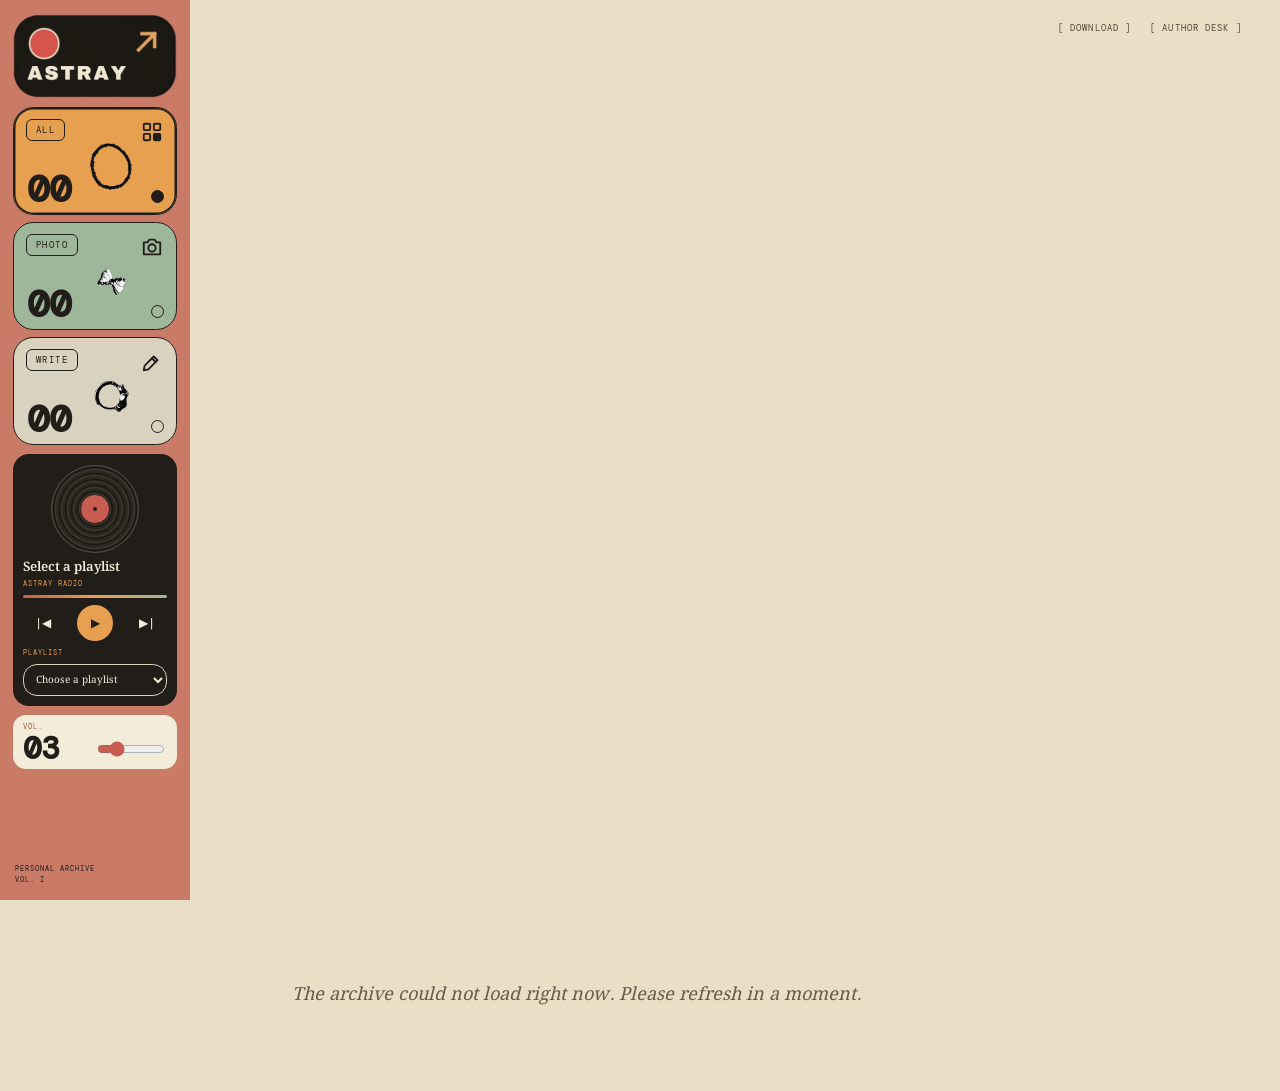
==== commit 2af71bd5: "Add files via upload" ====
--- a/index.html
+++ b/index.html
@@ -8,15 +8,15 @@
   <title>Astray — Personal Archive</title>
   <link rel="manifest" href="manifest.webmanifest">
   <link rel="apple-touch-icon" href="astray-icon-192.png">
-  <link rel="stylesheet" href="styles.css?v=20">
+  <link rel="stylesheet" href="styles.css?v=22">
 </head>
 <body class="journal-page">
   <aside class="identity-rail" aria-label="Astray journal controls">
-    <a class="rail-brand" href="index.html" aria-label="Astray home"><img class="brand-portrait" src="astray-logo.png" alt="Astray"></a>
+      <a class="rail-brand" href="index.html" aria-label="Astray home"><img class="brand-portrait" src="astray-logo.png" alt="Astray"></a>
     <div class="rail-filters" aria-label="Filter entries">
-      <button class="filter-card filter-all active" type="button" data-filter="all"><span>ALL <span aria-hidden="true">▦</span></span><strong id="count-all">00</strong><i aria-hidden="true">●</i></button>
-      <button class="filter-card filter-photo" type="button" data-filter="photo"><span>PHOTO <span aria-hidden="true">▧</span></span><strong id="count-photo">00</strong><i aria-hidden="true">●</i></button>
-      <button class="filter-card filter-write" type="button" data-filter="write"><span>WRITE <span aria-hidden="true">✎</span></span><strong id="count-write">00</strong><i aria-hidden="true">●</i></button>
+      <button class="filter-card filter-all active" type="button" data-filter="all"><span class="filter-label">ALL</span><svg class="filter-icon" viewBox="0 0 24 24" aria-hidden="true"><rect x="3" y="3" width="7" height="7" rx="1"/><rect x="14" y="3" width="7" height="7" rx="1"/><rect x="3" y="14" width="7" height="7" rx="1"/><rect x="14" y="14" width="7" height="7" rx="1"/></svg><strong id="count-all">00</strong><img class="filter-object filter-hairband" src="hair-band.png" alt=""><i class="filter-indicator" aria-hidden="true"></i></button>
+      <button class="filter-card filter-photo" type="button" data-filter="photo"><span class="filter-label">PHOTO</span><svg class="filter-icon" viewBox="0 0 24 24" aria-hidden="true"><path d="M3 7h4l2-3h6l2 3h4v13H3z"/><circle cx="12" cy="13" r="4"/></svg><strong id="count-photo">00</strong><img class="filter-object filter-bow" src="ear-ring-bow.png" alt=""><i class="filter-indicator" aria-hidden="true"></i></button>
+      <button class="filter-card filter-write" type="button" data-filter="write"><span class="filter-label">WRITE</span><svg class="filter-icon" viewBox="0 0 24 24" aria-hidden="true"><path d="m4 16 10-10 4 4L8 20l-5 1z"/><path d="m12 8 4 4"/></svg><strong id="count-write">00</strong><img class="filter-object filter-ring" src="ear-ring.png" alt=""><i class="filter-indicator" aria-hidden="true"></i></button>
     </div>
     <section class="music-player rail-player" aria-label="Music player">
       <div class="record-art" aria-hidden="true"><span></span></div>
--- a/styles.css
+++ b/styles.css
@@ -6,21 +6,26 @@
 button,input,textarea,select{font:inherit}
 button{color:inherit}
 [hidden]{display:none!important}
-.eyebrow,.entry-date,.entry-number,.rail-foot,.filter-card>span,.volume-card>span,.playlist-select-label,.desk-playlist-label,.admin-footer,.back-journal,.top-action{font-family:var(--mono);letter-spacing:1px}
+.eyebrow,.entry-date,.entry-number,.rail-foot,.filter-label,.volume-card>span,.playlist-select-label,.desk-playlist-label,.admin-footer,.back-journal,.top-action{font-family:var(--mono);letter-spacing:1px}
 .sr-only{position:absolute;width:1px;height:1px;padding:0;margin:-1px;overflow:hidden;clip:rect(0,0,0,0);white-space:nowrap;border:0}
 
 /* Public journal: a useful rail beside a calm, open archive. */
 .journal-page{min-height:100vh;display:grid;grid-template-columns:clamp(190px,14vw,248px) minmax(0,1fr);background:var(--paper)}
 .identity-rail{position:sticky;top:0;align-self:start;height:100vh;height:100svh;min-height:540px;overflow:auto;scrollbar-width:thin;background:var(--terracotta);padding:14px 13px 12px;display:flex;flex-direction:column;gap:9px;z-index:4}
-.rail-brand{display:flex;align-items:center;justify-content:center;height:74px;min-height:70px;text-decoration:none}
-.brand-portrait{display:block;width:100%;height:100%;object-fit:contain;object-position:center}
+.rail-brand{display:flex;align-items:center;justify-content:center;width:100%;height:auto;min-height:0;text-decoration:none}
+.brand-portrait{display:block;width:100%;height:auto;object-fit:contain;object-position:center}
 .rail-filters{display:grid;gap:7px}
-.filter-card{position:relative;border:1px solid #211d18;background:var(--orange);border-radius:13px;text-align:left;padding:7px 9px 5px;min-height:61px;cursor:pointer;display:grid;grid-template-columns:1fr auto;grid-template-rows:auto 1fr;align-items:center;transition:transform .18s,box-shadow .18s}
+.filter-card{position:relative;display:block;width:100%;height:clamp(78px,12vh,128px);min-height:78px;overflow:hidden;border:1.5px solid #211d18;background:var(--orange);border-radius:clamp(16px,1.6vw,25px);text-align:left;padding:10px 12px;cursor:pointer;transition:transform .18s,box-shadow .18s}
 .filter-card:hover{transform:translateY(-1px)}
-.filter-card.active{box-shadow:inset 0 0 0 1px var(--ink)}
-.filter-card>span{font-size:8px;display:flex;justify-content:space-between;align-items:center}
-.filter-card strong{font:700 27px/.9 var(--mono);letter-spacing:-1px;align-self:end}
-.filter-card i{font:10px var(--mono);align-self:end;justify-self:end}
+.filter-card.active{box-shadow:inset 0 0 0 1.5px var(--ink)}
+.filter-label{position:absolute;z-index:2;top:11px;left:12px;padding:4px 9px;border:1px solid #211d18;border-radius:6px;font:9px var(--mono);letter-spacing:1.4px}
+.filter-icon{position:absolute;z-index:2;top:13px;right:13px;width:22px;height:22px;fill:none;stroke:currentColor;stroke-width:2;stroke-linecap:round;stroke-linejoin:round}
+.filter-card:first-child .filter-icon rect:last-child{fill:currentColor}
+.filter-card strong{position:absolute;z-index:2;left:13px;bottom:8px;font:700 clamp(27px,3vw,38px)/.9 var(--mono);letter-spacing:-1.5px}
+.filter-object{position:absolute;z-index:1;left:60%;top:55%;width:39%;height:64%;object-fit:contain;transform:translate(-50%,-50%);pointer-events:none}
+.filter-bow{width:42%;height:61%}.filter-ring{width:43%;height:64%}
+.filter-indicator{position:absolute;z-index:2;right:12px;bottom:11px;width:13px;height:13px;border:1.5px solid #211d18;border-radius:50%;background:transparent}
+.filter-card.active .filter-indicator{background:#211d18}
 .filter-photo{background:var(--sage)}.filter-write{background:#d8d2bf}
 .music-player{background:var(--ink);color:var(--paper-light);border-radius:16px;padding:10px;min-width:0}
 .rail-player{display:grid;gap:7px}
@@ -50,14 +55,14 @@
 .topline a:hover,.top-action:hover{color:var(--red)}.top-action:disabled{opacity:.6;cursor:default}
 .top-action:focus-visible,.topline a:focus-visible{outline:2px solid var(--red);outline-offset:5px}
 .install-message{position:absolute;top:calc(100% + 10px);right:0;width:min(280px,78vw);margin:0;padding:12px 14px;border:1px solid var(--rule);background:var(--paper-light);font:12px/1.5 var(--mono);box-shadow:0 4px 14px #29251f22}
-.journal-feed{display:grid;grid-template-columns:repeat(12,minmax(0,1fr));grid-auto-rows:minmax(37px,auto);grid-auto-flow:dense;gap:15px 16px;min-height:100vh;padding:74px clamp(20px,3vw,48px) 50px}
-.journal-entry{position:relative;display:block;min-width:0;min-height:174px;overflow:hidden;grid-column:span 4;grid-row:span 4;padding:0;border:0;border-radius:0;background:var(--paper-light);color:var(--ink);text-align:left;cursor:pointer;transition:transform .2s,box-shadow .2s}
+.journal-feed{display:grid;grid-template-columns:repeat(12,minmax(0,1fr));grid-auto-rows:auto;grid-auto-flow:dense;align-content:start;align-items:start;gap:15px 16px;min-height:100vh;padding:74px clamp(20px,3vw,48px) 50px}
+.journal-entry{position:relative;display:block;min-width:0;min-height:0;align-self:start;overflow:hidden;grid-column:span 4;grid-row:auto;padding:0;border:0;border-radius:0;background:var(--paper-light);color:var(--ink);text-align:left;cursor:pointer;transition:transform .2s,box-shadow .2s}
 .journal-entry:hover{transform:translateY(-3px);box-shadow:0 10px 23px #473b2b20}
-.journal-entry:nth-child(8n+1){grid-column:span 4;grid-row:span 4}.journal-entry:nth-child(8n+2){grid-column:span 4;grid-row:span 5}.journal-entry:nth-child(8n+3){grid-column:span 4;grid-row:span 4}.journal-entry:nth-child(8n+4){grid-column:span 4;grid-row:span 4}.journal-entry:nth-child(8n+5){grid-column:span 4;grid-row:span 5}.journal-entry:nth-child(8n+6){grid-column:span 4;grid-row:span 4}.journal-entry:nth-child(8n+7){grid-column:span 4;grid-row:span 4}.journal-entry:nth-child(8n){grid-column:span 4;grid-row:span 5}
-.journal-entry.writing-only{display:flex;align-items:stretch;padding:clamp(17px,2vw,28px);background:var(--paper-light)}
+.journal-entry:nth-child(n){grid-column:span 4;grid-row:auto}
+.journal-entry.writing-only{display:flex;align-items:stretch;min-height:120px;padding:clamp(17px,2vw,28px);background:var(--paper-light)}
 .writing-only:nth-child(6n+2){background:var(--orange)}.writing-only:nth-child(6n+3){background:var(--blush)}.writing-only:nth-child(6n+4){background:var(--sage)}.writing-only:nth-child(6n+5){background:#d9d1b8}.writing-only:nth-child(6n){background:#c96454}
-.entry-image{position:absolute;inset:0;display:block;background:#ada38d}
-.entry-image img{display:block;width:100%;height:100%;object-fit:cover;filter:grayscale(.5) sepia(.13) contrast(1.03);transition:filter .25s,transform .35s}
+.entry-image{position:relative;inset:auto;display:block;background:transparent}
+.entry-image img{display:block;width:100%;height:auto;max-height:72vh;object-fit:contain;filter:grayscale(.5) sepia(.13) contrast(1.03);transition:filter .25s,transform .35s}
 .journal-entry:hover .entry-image img{filter:grayscale(.12) sepia(.07);transform:scale(1.025)}
 .with-photo .entry-copy{position:absolute;inset:auto 0 0;display:flex;flex-direction:column;align-items:flex-start;padding:34px 18px 18px;color:var(--paper-light);background:linear-gradient(0deg,#211d18e8,transparent)}
 .entry-date{display:block;color:#8d3d31;font-size:8px;line-height:1.6;letter-spacing:1px;text-transform:uppercase;margin:0 0 8px}
@@ -67,7 +72,7 @@
 .with-photo .entry-excerpt{color:#f1e5d5}
 .entry-number{position:absolute;right:13px;bottom:12px;color:#514638;font-size:8px}
 .with-photo .entry-number{color:var(--paper-light)}
-.writing-only .entry-copy{position:relative;display:flex;flex-direction:column;align-items:flex-start;width:100%;min-height:120px;padding-bottom:18px}
+.writing-only .entry-copy{position:relative;display:flex;flex-direction:column;align-items:flex-start;width:100%;min-height:0;padding-bottom:18px}
 .writing-only .entry-copy strong{font-size:clamp(21px,2.25vw,34px)}
 .writing-only .entry-number{right:0;bottom:0;color:#8d3d31}
 .empty-state{margin:0;padding:9vh 8vw;color:var(--soft-ink);font:italic 18px/1.6 var(--serif)}
@@ -82,9 +87,8 @@
 /* Author entrance and private publishing desk. */
 .admin-body{min-height:100vh;background:var(--paper);padding:20px clamp(12px,3vw,42px) 30px;color:var(--ink)}
 .admin-header{max-width:1450px;margin:0 auto;display:flex;justify-content:space-between;align-items:center;padding:2px 5px 12px}
-.admin-brand{display:flex;align-items:center;gap:10px;text-decoration:none;color:var(--ink);font:700 17px var(--serif);letter-spacing:1px}
-.admin-brand img{width:42px;height:42px;object-fit:contain;background:var(--terracotta)}
-.admin-brand small{display:block;margin-top:3px;color:var(--soft-ink);font:7px var(--mono);letter-spacing:1.2px}
+.admin-brand{display:flex;align-items:center;gap:10px;text-decoration:none;color:var(--ink);font:8px var(--mono);letter-spacing:1.2px}
+.admin-brand img{display:block;width:112px;height:auto;object-fit:contain;background:transparent}
 .back-journal{font-size:8px;color:var(--ink);text-decoration:none}
 .admin-main{max-width:1450px;margin:0 auto 35px;min-height:75vh}
 .login-layout{min-height:min(77vh,780px);display:grid;grid-template-columns:minmax(0,1.12fr) minmax(350px,.88fr);gap:14px;background:var(--ink);padding:14px;border-radius:22px}
@@ -106,8 +110,8 @@
 .login-note{margin:19px 0 0;padding-top:14px;border-top:1px solid var(--rule);color:var(--soft-ink);font:14px/1.5 var(--serif)}
 .form-message{min-height:1.2em;color:#8d3d31;font:10px/1.45 var(--mono)}
 .desk-topbar{display:grid;grid-template-columns:1fr auto 1fr;align-items:center;gap:14px;padding:4px 0 12px;border-bottom:1px solid #211d1822}
-.desk-mark{width:24px;height:24px;border:1.5px solid var(--ink);border-radius:50%;display:grid;place-items:center}
-.desk-mark span{width:12px;height:12px;border-radius:50%;background:var(--red)}
+.desk-mark{width:30px;height:30px;display:grid;place-items:center;overflow:hidden}
+.desk-mark img{display:block;width:100%;height:100%;object-fit:contain}
 .desk-tabs{display:flex;align-items:center;gap:14px}
 .desk-tab{height:42px;padding:0 16px;border:0;border-bottom:2px solid transparent;background:transparent;font:9px var(--mono);letter-spacing:1px;cursor:pointer}
 .desk-tab.active{border-color:var(--red)}
@@ -155,17 +159,18 @@
 @media(max-width:620px){
  .journal-page{grid-template-columns:clamp(76px,22vw,92px) minmax(0,1fr);min-height:100svh}
  .identity-rail{padding:8px 6px;gap:6px;min-height:100svh}
- .rail-brand{height:50px;min-height:44px}.filter-card{min-height:51px;padding:5px 6px;border-radius:10px}.filter-card>span{font-size:6px;letter-spacing:.1px}.filter-card strong{font-size:21px}.filter-card i{font-size:8px}
+ .rail-brand{width:100%;height:auto;min-height:0}.filter-card{height:clamp(82px,11svh,112px);min-height:76px;padding:8px 7px;border-radius:14px}.filter-label{top:8px;left:7px;padding:3px 5px;font-size:6px;letter-spacing:.6px}.filter-icon{top:9px;right:8px;width:16px;height:16px}.filter-card strong{left:7px;bottom:8px;font-size:clamp(19px,6vw,25px);letter-spacing:-1px}.filter-object{left:61%;top:57%;width:46%;height:62%}.filter-bow{width:49%;height:58%}.filter-ring{width:48%;height:62%}.filter-indicator{right:7px;bottom:8px;width:10px;height:10px}
+ .rail-filters{flex:1;min-height:260px;display:flex;flex-direction:column;justify-content:space-evenly;gap:8px}.rail-foot{margin:0}
  .rail-player{padding:6px 5px;border-radius:12px;gap:4px}.rail-player .record-art{width:38px}.player-track strong{font-size:10px}.player-track small{font-size:5px;letter-spacing:.4px}.rail-player .player-controls{gap:0}.rail-player .player-controls button{font-size:9px;padding:3px 1px}.rail-player .player-controls .play-toggle{width:28px;height:28px;font-size:9px}.playlist-select-label{font-size:5px}.rail-player select{font-size:8px;padding:5px 4px;border-radius:10px}
  .volume-card{padding:6px;border-radius:10px;gap:3px}.volume-card>span{font-size:5px}.volume-card output{font-size:23px}.volume-card input{width:33px;height:14px}
  .rail-foot{font-size:5px;letter-spacing:.25px;padding:5px 1px}
  .journal-content{min-height:100svh}.topline{top:13px;right:10px}.top-actions{gap:8px}.topline a,.top-action{font-size:7px;letter-spacing:.3px}
  .journal-feed{grid-template-columns:repeat(2,minmax(0,1fr));grid-auto-rows:auto;gap:10px;padding:52px 10px 26px;min-height:100svh}
- .journal-entry,.journal-entry:nth-child(n){grid-column:span 1;grid-row:auto;min-height:140px!important;height:auto!important;padding:12px}.journal-entry:nth-child(5n+1){grid-column:span 2;min-height:170px!important}
- .journal-entry.with-photo{padding:0;height:clamp(165px,58vw,260px)!important;min-height:0!important}.writing-only .entry-copy{min-height:116px;padding-bottom:15px}.entry-date{font-size:6px;letter-spacing:.35px;margin-bottom:5px}.entry-copy strong,.writing-only .entry-copy strong{font-size:clamp(16px,5vw,23px);line-height:1.08;overflow-wrap:anywhere}.entry-excerpt{font-size:12px;line-height:1.35;margin-top:6px}.entry-number{font-size:7px;right:8px;bottom:7px}.with-photo .entry-copy{padding:24px 10px 12px}
+ .journal-entry,.journal-entry:nth-child(n){grid-column:span 1;grid-row:auto;min-height:0!important;height:auto!important;padding:12px}.journal-entry.writing-only{min-height:112px!important}.journal-entry:nth-child(5n+1){grid-column:span 2;min-height:112px!important}
+ .journal-entry.with-photo{padding:0;height:auto!important;min-height:0!important}.writing-only .entry-copy{min-height:0;padding-bottom:15px}.entry-date{font-size:6px;letter-spacing:.35px;margin-bottom:5px}.entry-copy strong,.writing-only .entry-copy strong{font-size:clamp(16px,5vw,23px);line-height:1.08;overflow-wrap:anywhere}.entry-excerpt{font-size:12px;line-height:1.35;margin-top:6px}.entry-number{font-size:7px;right:8px;bottom:7px}.with-photo .entry-copy{padding:24px 10px 12px}
  .empty-state{padding:70px 13px;font-size:16px}
  .entry-dialog{width:calc(100% - 16px);padding:17px;max-height:92dvh}.entry-dialog h1{font-size:30px}.entry-dialog .prose{font-size:16px}
- .admin-body{padding:9px 10px max(18px,env(safe-area-inset-bottom))}.admin-header{padding:2px 1px 8px}.admin-brand{font-size:14px;gap:7px}.admin-brand img{width:34px;height:34px}.admin-brand small{font-size:6px}.back-journal{font-size:7px;letter-spacing:.4px}
+ .admin-body{padding:9px 10px max(18px,env(safe-area-inset-bottom))}.admin-header{padding:2px 1px 8px}.admin-brand{font-size:6px;letter-spacing:.6px;gap:7px}.admin-brand img{width:78px;height:auto}.back-journal{font-size:7px;letter-spacing:.4px}
  .login-layout{display:flex;flex-direction:column;gap:9px;min-height:0;padding:8px;border-radius:16px}.login-editorial{min-height:190px;padding:19px;border-radius:12px}.login-editorial h1{font-size:clamp(47px,14vw,78px);margin:auto 0 10px}.login-editorial .eyebrow{font-size:7px}.login-editorial>p:not(.eyebrow){max-width:32ch;margin:4px 0;font-size:14px}.login-editorial>a{font-size:7px;margin-top:9px}.login-record{width:92px;right:7%;bottom:12%}.login-card{padding:20px;border-radius:12px}.login-card h2{font-size:31px;margin:10px 0 16px}.login-card label{font-size:8px;margin:11px 0}.login-card input{padding:12px;font-size:16px}.login-note{font-size:12px;margin-top:12px;padding-top:10px}
  .admin-main{margin:4px auto 20px;min-height:70vh}.desk-topbar{grid-template-columns:28px 1fr;grid-template-areas:'mark actions' 'tabs tabs';gap:3px 6px;padding:3px 0 5px}.desk-mark{grid-area:mark;width:20px;height:20px}.desk-mark span{width:10px;height:10px}.desk-actions{grid-area:actions;gap:5px}.pill-button{padding:8px 10px;font-size:7px;gap:5px}.publish-pill span{width:18px;height:18px}.logout-icon{width:28px;height:28px;font-size:17px}.desk-tabs{grid-area:tabs;display:grid;grid-template-columns:repeat(3,minmax(0,1fr));gap:0}.desk-tab{height:37px;font-size:8px;padding:0 2px}
  .desk-panel{min-height:300px}.editor-layout{padding:24px 7px 100px}.title-input{font-size:clamp(34px,11vw,51px)!important}.excerpt-input{font-size:14px!important}.format-tools{gap:12px}.body-input{min-height:260px;font-size:16px!important}.photo-drop{min-height:210px;margin:20px 0!important}
@@ -175,6 +180,6 @@
  .admin-footer{font-size:6px}
 }
 @media(max-width:350px){
- .journal-page{grid-template-columns:70px minmax(0,1fr)}.identity-rail{padding-inline:5px}.filter-card{padding-inline:5px}.filter-card>span{font-size:5px}.rail-player .record-art{width:32px}.rail-player select{font-size:7px}.journal-feed{grid-template-columns:minmax(0,1fr)}.journal-entry,.journal-entry:nth-child(n){grid-column:1;min-height:130px!important}.journal-entry.with-photo{height:190px!important}.journal-entry:nth-child(5n+1){grid-column:1}.top-actions{gap:5px}.topline a,.top-action{font-size:6px}.music-player.desk-player{grid-template-columns:30px minmax(42px,.8fr) auto 68px;gap:3px;padding:5px}.desk-player .player-controls button{font-size:7px}.desk-player select{font-size:7px}
+ .journal-page{grid-template-columns:70px minmax(0,1fr)}.identity-rail{padding-inline:5px}.filter-card{padding-inline:5px}.rail-player .record-art{width:32px}.rail-player select{font-size:7px}.journal-feed{grid-template-columns:minmax(0,1fr)}.journal-entry,.journal-entry:nth-child(n){grid-column:1;min-height:0!important}.journal-entry.writing-only{min-height:100px!important}.journal-entry.with-photo{height:auto!important}.journal-entry:nth-child(5n+1){grid-column:1}.top-actions{gap:5px}.topline a,.top-action{font-size:6px}.music-player.desk-player{grid-template-columns:30px minmax(42px,.8fr) auto 68px;gap:3px;padding:5px}.desk-player .player-controls button{font-size:7px}.desk-player select{font-size:7px}
 }
 @media(prefers-reduced-motion:reduce){*,*:before,*:after{scroll-behavior:auto!important;transition:none!important}}
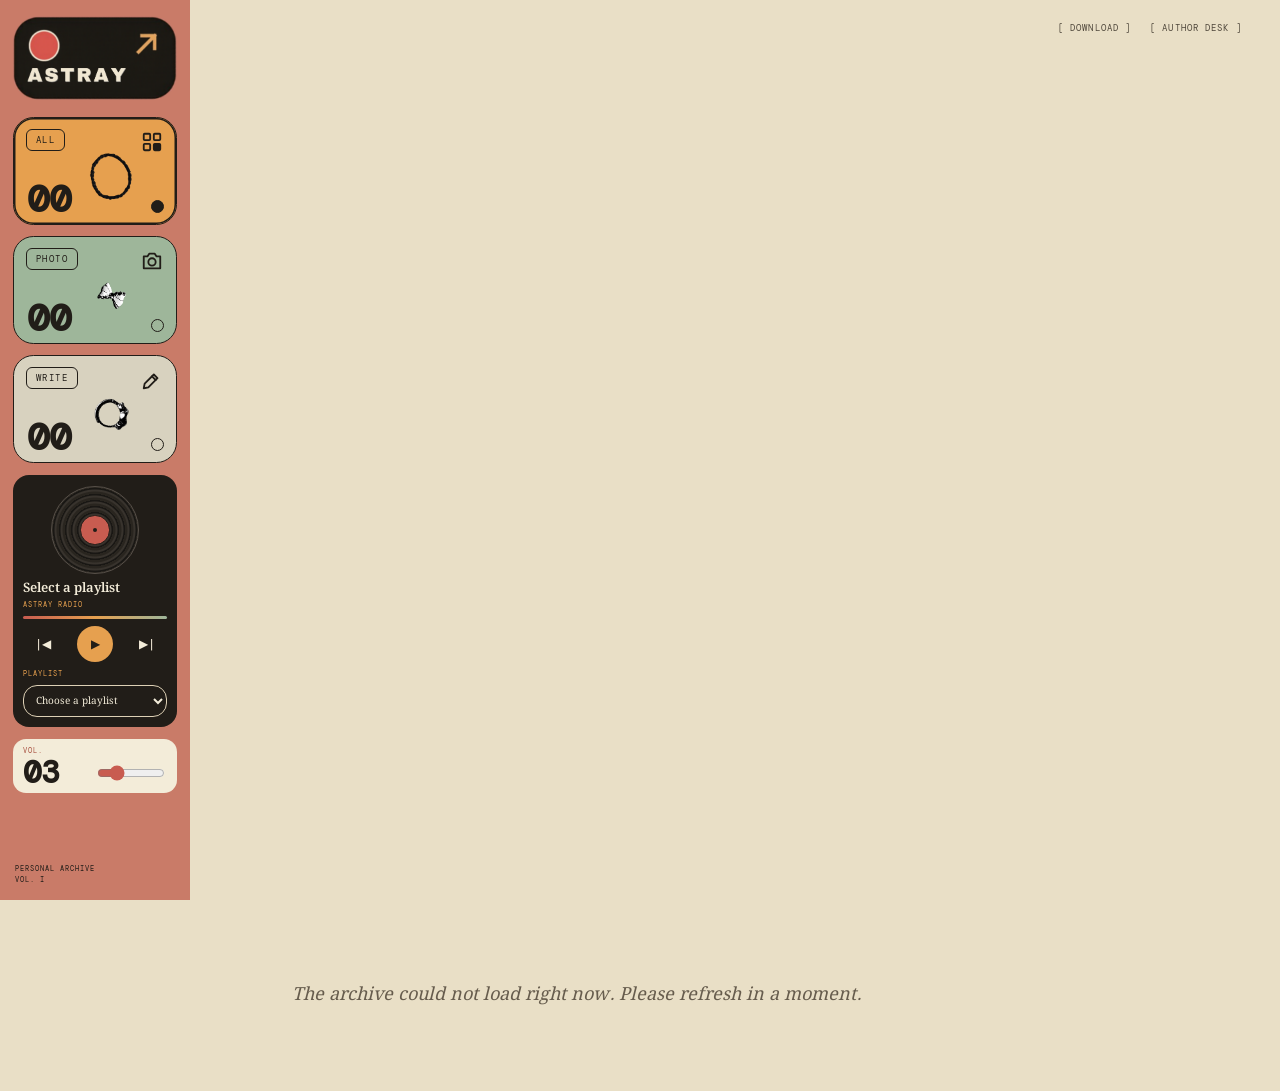
==== commit 99e78dbb: "Add files via upload" ====
--- a/index.html
+++ b/index.html
@@ -8,7 +8,7 @@
   <title>Astray — Personal Archive</title>
   <link rel="manifest" href="manifest.webmanifest">
   <link rel="apple-touch-icon" href="astray-icon-192.png">
-  <link rel="stylesheet" href="styles.css?v=22">
+  <link rel="stylesheet" href="styles.css?v=23">
 </head>
 <body class="journal-page">
   <aside class="identity-rail" aria-label="Astray journal controls">
--- a/styles.css
+++ b/styles.css
@@ -11,10 +11,10 @@
 
 /* Public journal: a useful rail beside a calm, open archive. */
 .journal-page{min-height:100vh;display:grid;grid-template-columns:clamp(190px,14vw,248px) minmax(0,1fr);background:var(--paper)}
-.identity-rail{position:sticky;top:0;align-self:start;height:100vh;height:100svh;min-height:540px;overflow:auto;scrollbar-width:thin;background:var(--terracotta);padding:14px 13px 12px;display:flex;flex-direction:column;gap:9px;z-index:4}
-.rail-brand{display:flex;align-items:center;justify-content:center;width:100%;height:auto;min-height:0;text-decoration:none}
+.identity-rail{position:sticky;top:0;align-self:start;height:100vh;height:100svh;min-height:540px;overflow-x:hidden;overflow-y:auto;scrollbar-width:thin;background:var(--terracotta);padding:16px 13px 12px;display:flex;flex-direction:column;gap:12px;z-index:4}
+.rail-brand{display:flex;flex:0 0 auto;align-items:center;justify-content:center;width:100%;height:auto;min-height:0;margin:0 0 5px;text-decoration:none}
 .brand-portrait{display:block;width:100%;height:auto;object-fit:contain;object-position:center}
-.rail-filters{display:grid;gap:7px}
+.rail-filters{display:grid;flex:0 0 auto;gap:11px}
 .filter-card{position:relative;display:block;width:100%;height:clamp(78px,12vh,128px);min-height:78px;overflow:hidden;border:1.5px solid #211d18;background:var(--orange);border-radius:clamp(16px,1.6vw,25px);text-align:left;padding:10px 12px;cursor:pointer;transition:transform .18s,box-shadow .18s}
 .filter-card:hover{transform:translateY(-1px)}
 .filter-card.active{box-shadow:inset 0 0 0 1.5px var(--ink)}
@@ -158,9 +158,9 @@
 }
 @media(max-width:620px){
  .journal-page{grid-template-columns:clamp(76px,22vw,92px) minmax(0,1fr);min-height:100svh}
- .identity-rail{padding:8px 6px;gap:6px;min-height:100svh}
- .rail-brand{width:100%;height:auto;min-height:0}.filter-card{height:clamp(82px,11svh,112px);min-height:76px;padding:8px 7px;border-radius:14px}.filter-label{top:8px;left:7px;padding:3px 5px;font-size:6px;letter-spacing:.6px}.filter-icon{top:9px;right:8px;width:16px;height:16px}.filter-card strong{left:7px;bottom:8px;font-size:clamp(19px,6vw,25px);letter-spacing:-1px}.filter-object{left:61%;top:57%;width:46%;height:62%}.filter-bow{width:49%;height:58%}.filter-ring{width:48%;height:62%}.filter-indicator{right:7px;bottom:8px;width:10px;height:10px}
- .rail-filters{flex:1;min-height:260px;display:flex;flex-direction:column;justify-content:space-evenly;gap:8px}.rail-foot{margin:0}
+ .identity-rail{padding:10px 7px max(12px,env(safe-area-inset-bottom));gap:9px;min-height:100svh}
+ .rail-brand{width:100%;height:auto;min-height:0;margin:0 0 4px}.filter-card{height:clamp(86px,12svh,118px);min-height:78px;padding:8px 7px;border-radius:14px}.filter-label{top:8px;left:7px;padding:3px 5px;font-size:6px;letter-spacing:.6px}.filter-icon{top:9px;right:8px;width:16px;height:16px}.filter-card strong{left:7px;bottom:8px;font-size:clamp(19px,6vw,25px);letter-spacing:-1px}.filter-object{left:61%;top:57%;width:46%;height:62%}.filter-bow{width:49%;height:58%}.filter-ring{width:48%;height:62%}.filter-indicator{right:7px;bottom:8px;width:10px;height:10px}
+ .rail-filters{flex:0 0 auto;min-height:0;display:grid;gap:10px;margin-bottom:auto}.rail-player{flex:0 0 auto}.volume-card{flex:0 0 auto}.rail-foot{flex:0 0 auto;margin:0}
  .rail-player{padding:6px 5px;border-radius:12px;gap:4px}.rail-player .record-art{width:38px}.player-track strong{font-size:10px}.player-track small{font-size:5px;letter-spacing:.4px}.rail-player .player-controls{gap:0}.rail-player .player-controls button{font-size:9px;padding:3px 1px}.rail-player .player-controls .play-toggle{width:28px;height:28px;font-size:9px}.playlist-select-label{font-size:5px}.rail-player select{font-size:8px;padding:5px 4px;border-radius:10px}
  .volume-card{padding:6px;border-radius:10px;gap:3px}.volume-card>span{font-size:5px}.volume-card output{font-size:23px}.volume-card input{width:33px;height:14px}
  .rail-foot{font-size:5px;letter-spacing:.25px;padding:5px 1px}
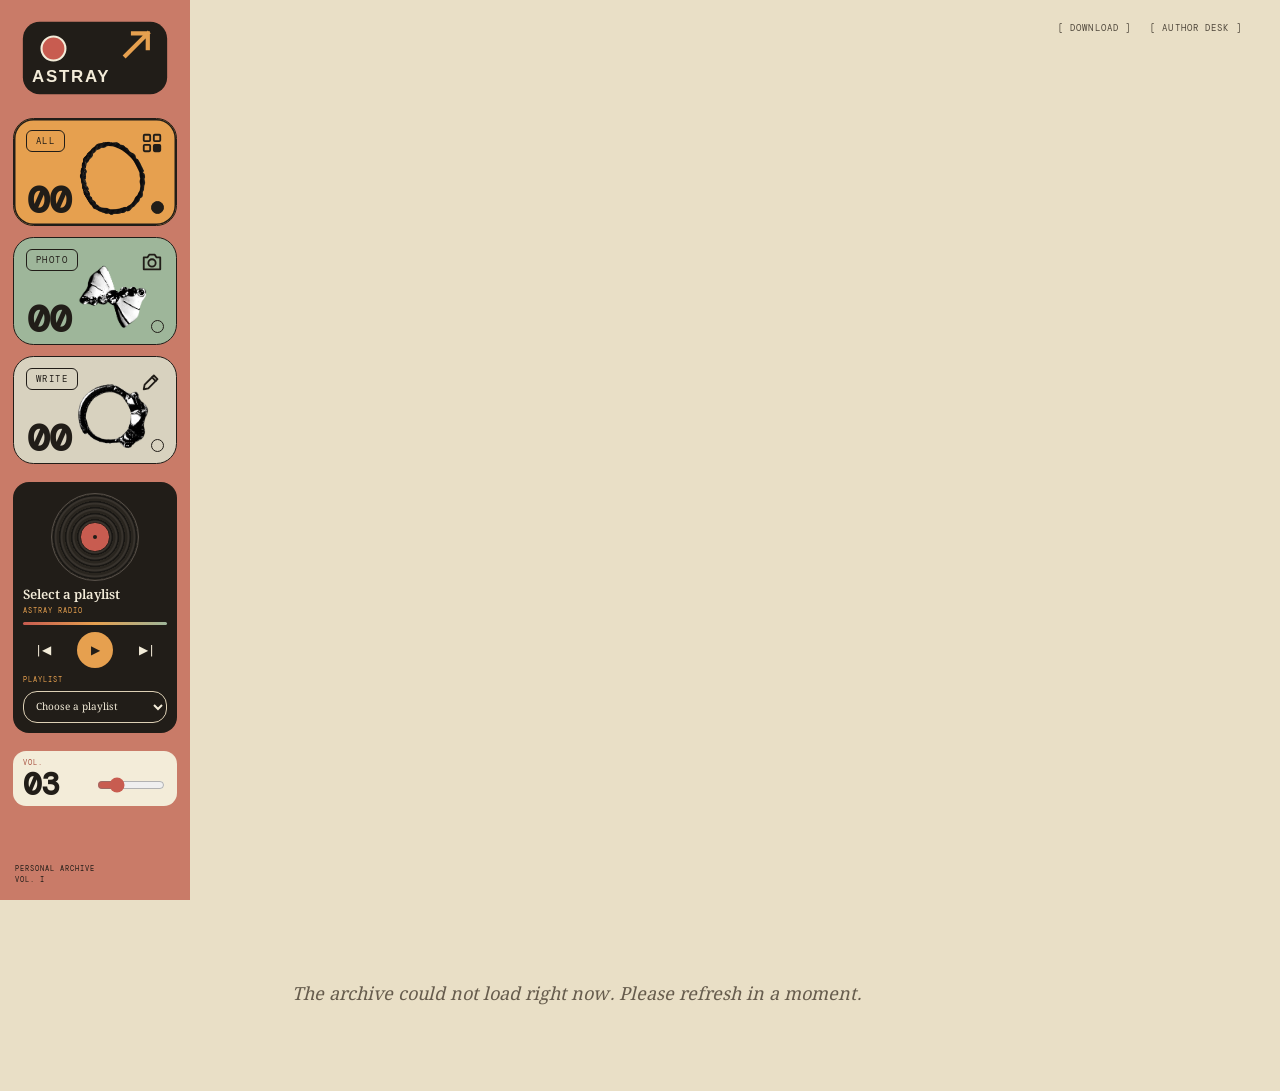
==== commit f6f395cf: "Add files via upload" ====
--- a/index.html
+++ b/index.html
@@ -8,15 +8,15 @@
   <title>Astray — Personal Archive</title>
   <link rel="manifest" href="manifest.webmanifest">
   <link rel="apple-touch-icon" href="astray-icon-192.png">
-  <link rel="stylesheet" href="styles.css?v=23">
+  <link rel="stylesheet" href="styles.css?v=25">
 </head>
 <body class="journal-page">
   <aside class="identity-rail" aria-label="Astray journal controls">
-      <a class="rail-brand" href="index.html" aria-label="Astray home"><img class="brand-portrait" src="astray-logo.png" alt="Astray"></a>
+      <a class="rail-brand" href="index.html" aria-label="Astray home"><img class="brand-portrait" src="astray-logo.svg" alt="Astray"></a>
     <div class="rail-filters" aria-label="Filter entries">
-      <button class="filter-card filter-all active" type="button" data-filter="all"><span class="filter-label">ALL</span><svg class="filter-icon" viewBox="0 0 24 24" aria-hidden="true"><rect x="3" y="3" width="7" height="7" rx="1"/><rect x="14" y="3" width="7" height="7" rx="1"/><rect x="3" y="14" width="7" height="7" rx="1"/><rect x="14" y="14" width="7" height="7" rx="1"/></svg><strong id="count-all">00</strong><img class="filter-object filter-hairband" src="hair-band.png" alt=""><i class="filter-indicator" aria-hidden="true"></i></button>
-      <button class="filter-card filter-photo" type="button" data-filter="photo"><span class="filter-label">PHOTO</span><svg class="filter-icon" viewBox="0 0 24 24" aria-hidden="true"><path d="M3 7h4l2-3h6l2 3h4v13H3z"/><circle cx="12" cy="13" r="4"/></svg><strong id="count-photo">00</strong><img class="filter-object filter-bow" src="ear-ring-bow.png" alt=""><i class="filter-indicator" aria-hidden="true"></i></button>
-      <button class="filter-card filter-write" type="button" data-filter="write"><span class="filter-label">WRITE</span><svg class="filter-icon" viewBox="0 0 24 24" aria-hidden="true"><path d="m4 16 10-10 4 4L8 20l-5 1z"/><path d="m12 8 4 4"/></svg><strong id="count-write">00</strong><img class="filter-object filter-ring" src="ear-ring.png" alt=""><i class="filter-indicator" aria-hidden="true"></i></button>
+      <button class="filter-card filter-all active" type="button" data-filter="all"><span class="filter-label">ALL</span><svg class="filter-icon" viewBox="0 0 24 24" aria-hidden="true"><rect x="3" y="3" width="7" height="7" rx="1"/><rect x="14" y="3" width="7" height="7" rx="1"/><rect x="3" y="14" width="7" height="7" rx="1"/><rect x="14" y="14" width="7" height="7" rx="1"/></svg><strong id="count-all">00</strong><img class="filter-object filter-hairband" src="hair-band-display.png" alt=""><i class="filter-indicator" aria-hidden="true"></i></button>
+      <button class="filter-card filter-photo" type="button" data-filter="photo"><span class="filter-label">PHOTO</span><svg class="filter-icon" viewBox="0 0 24 24" aria-hidden="true"><path d="M3 7h4l2-3h6l2 3h4v13H3z"/><circle cx="12" cy="13" r="4"/></svg><strong id="count-photo">00</strong><img class="filter-object filter-bow" src="ear-ring-bow-display.png" alt=""><i class="filter-indicator" aria-hidden="true"></i></button>
+      <button class="filter-card filter-write" type="button" data-filter="write"><span class="filter-label">WRITE</span><svg class="filter-icon" viewBox="0 0 24 24" aria-hidden="true"><path d="m4 16 10-10 4 4L8 20l-5 1z"/><path d="m12 8 4 4"/></svg><strong id="count-write">00</strong><img class="filter-object filter-ring" src="ear-ring-display.png" alt=""><i class="filter-indicator" aria-hidden="true"></i></button>
     </div>
     <section class="music-player rail-player" aria-label="Music player">
       <div class="record-art" aria-hidden="true"><span></span></div>
--- a/styles.css
+++ b/styles.css
@@ -11,9 +11,9 @@
 
 /* Public journal: a useful rail beside a calm, open archive. */
 .journal-page{min-height:100vh;display:grid;grid-template-columns:clamp(190px,14vw,248px) minmax(0,1fr);background:var(--paper)}
-.identity-rail{position:sticky;top:0;align-self:start;height:100vh;height:100svh;min-height:540px;overflow-x:hidden;overflow-y:auto;scrollbar-width:thin;background:var(--terracotta);padding:16px 13px 12px;display:flex;flex-direction:column;gap:12px;z-index:4}
-.rail-brand{display:flex;flex:0 0 auto;align-items:center;justify-content:center;width:100%;height:auto;min-height:0;margin:0 0 5px;text-decoration:none}
-.brand-portrait{display:block;width:100%;height:auto;object-fit:contain;object-position:center}
+.identity-rail{position:sticky;top:0;align-self:start;height:100vh;height:100svh;min-height:540px;overflow-x:hidden;overflow-y:auto;scrollbar-width:thin;background:var(--terracotta);padding:20px 13px 12px;display:flex;flex-direction:column;gap:18px;z-index:4}
+.rail-brand{display:flex;flex:0 0 auto;align-items:center;justify-content:center;width:100%;height:auto;min-height:0;margin:0 auto 4px;text-decoration:none}
+.brand-portrait{display:block;width:90%;max-width:190px;height:auto;object-fit:contain;object-position:center}
 .rail-filters{display:grid;flex:0 0 auto;gap:11px}
 .filter-card{position:relative;display:block;width:100%;height:clamp(78px,12vh,128px);min-height:78px;overflow:hidden;border:1.5px solid #211d18;background:var(--orange);border-radius:clamp(16px,1.6vw,25px);text-align:left;padding:10px 12px;cursor:pointer;transition:transform .18s,box-shadow .18s}
 .filter-card:hover{transform:translateY(-1px)}
@@ -22,8 +22,8 @@
 .filter-icon{position:absolute;z-index:2;top:13px;right:13px;width:22px;height:22px;fill:none;stroke:currentColor;stroke-width:2;stroke-linecap:round;stroke-linejoin:round}
 .filter-card:first-child .filter-icon rect:last-child{fill:currentColor}
 .filter-card strong{position:absolute;z-index:2;left:13px;bottom:8px;font:700 clamp(27px,3vw,38px)/.9 var(--mono);letter-spacing:-1.5px}
-.filter-object{position:absolute;z-index:1;left:60%;top:55%;width:39%;height:64%;object-fit:contain;transform:translate(-50%,-50%);pointer-events:none}
-.filter-bow{width:42%;height:61%}.filter-ring{width:43%;height:64%}
+.filter-object{position:absolute;z-index:1;left:61%;top:56%;width:48%;height:76%;object-fit:contain;transform:translate(-50%,-50%);pointer-events:none}
+.filter-bow{width:49%;height:72%}.filter-ring{width:50%;height:74%}
 .filter-indicator{position:absolute;z-index:2;right:12px;bottom:11px;width:13px;height:13px;border:1.5px solid #211d18;border-radius:50%;background:transparent}
 .filter-card.active .filter-indicator{background:#211d18}
 .filter-photo{background:var(--sage)}.filter-write{background:#d8d2bf}
@@ -158,8 +158,8 @@
 }
 @media(max-width:620px){
  .journal-page{grid-template-columns:clamp(76px,22vw,92px) minmax(0,1fr);min-height:100svh}
- .identity-rail{padding:10px 7px max(12px,env(safe-area-inset-bottom));gap:9px;min-height:100svh}
- .rail-brand{width:100%;height:auto;min-height:0;margin:0 0 4px}.filter-card{height:clamp(86px,12svh,118px);min-height:78px;padding:8px 7px;border-radius:14px}.filter-label{top:8px;left:7px;padding:3px 5px;font-size:6px;letter-spacing:.6px}.filter-icon{top:9px;right:8px;width:16px;height:16px}.filter-card strong{left:7px;bottom:8px;font-size:clamp(19px,6vw,25px);letter-spacing:-1px}.filter-object{left:61%;top:57%;width:46%;height:62%}.filter-bow{width:49%;height:58%}.filter-ring{width:48%;height:62%}.filter-indicator{right:7px;bottom:8px;width:10px;height:10px}
+ .identity-rail{padding:14px 7px max(12px,env(safe-area-inset-bottom));gap:14px;min-height:100svh}
+ .rail-brand{width:100%;height:auto;min-height:0;margin:0 auto 3px}.brand-portrait{width:94%;max-width:none}.filter-card{height:clamp(86px,12svh,118px);min-height:78px;padding:8px 7px;border-radius:14px}.filter-label{top:8px;left:7px;padding:3px 5px;font-size:6px;letter-spacing:.6px}.filter-icon{top:9px;right:8px;width:16px;height:16px}.filter-card strong{left:7px;bottom:8px;font-size:clamp(19px,6vw,25px);letter-spacing:-1px}.filter-object{left:61%;top:57%;width:54%;height:77%}.filter-bow{width:57%;height:72%}.filter-ring{width:56%;height:74%}.filter-indicator{right:7px;bottom:8px;width:10px;height:10px}
  .rail-filters{flex:0 0 auto;min-height:0;display:grid;gap:10px;margin-bottom:auto}.rail-player{flex:0 0 auto}.volume-card{flex:0 0 auto}.rail-foot{flex:0 0 auto;margin:0}
  .rail-player{padding:6px 5px;border-radius:12px;gap:4px}.rail-player .record-art{width:38px}.player-track strong{font-size:10px}.player-track small{font-size:5px;letter-spacing:.4px}.rail-player .player-controls{gap:0}.rail-player .player-controls button{font-size:9px;padding:3px 1px}.rail-player .player-controls .play-toggle{width:28px;height:28px;font-size:9px}.playlist-select-label{font-size:5px}.rail-player select{font-size:8px;padding:5px 4px;border-radius:10px}
  .volume-card{padding:6px;border-radius:10px;gap:3px}.volume-card>span{font-size:5px}.volume-card output{font-size:23px}.volume-card input{width:33px;height:14px}
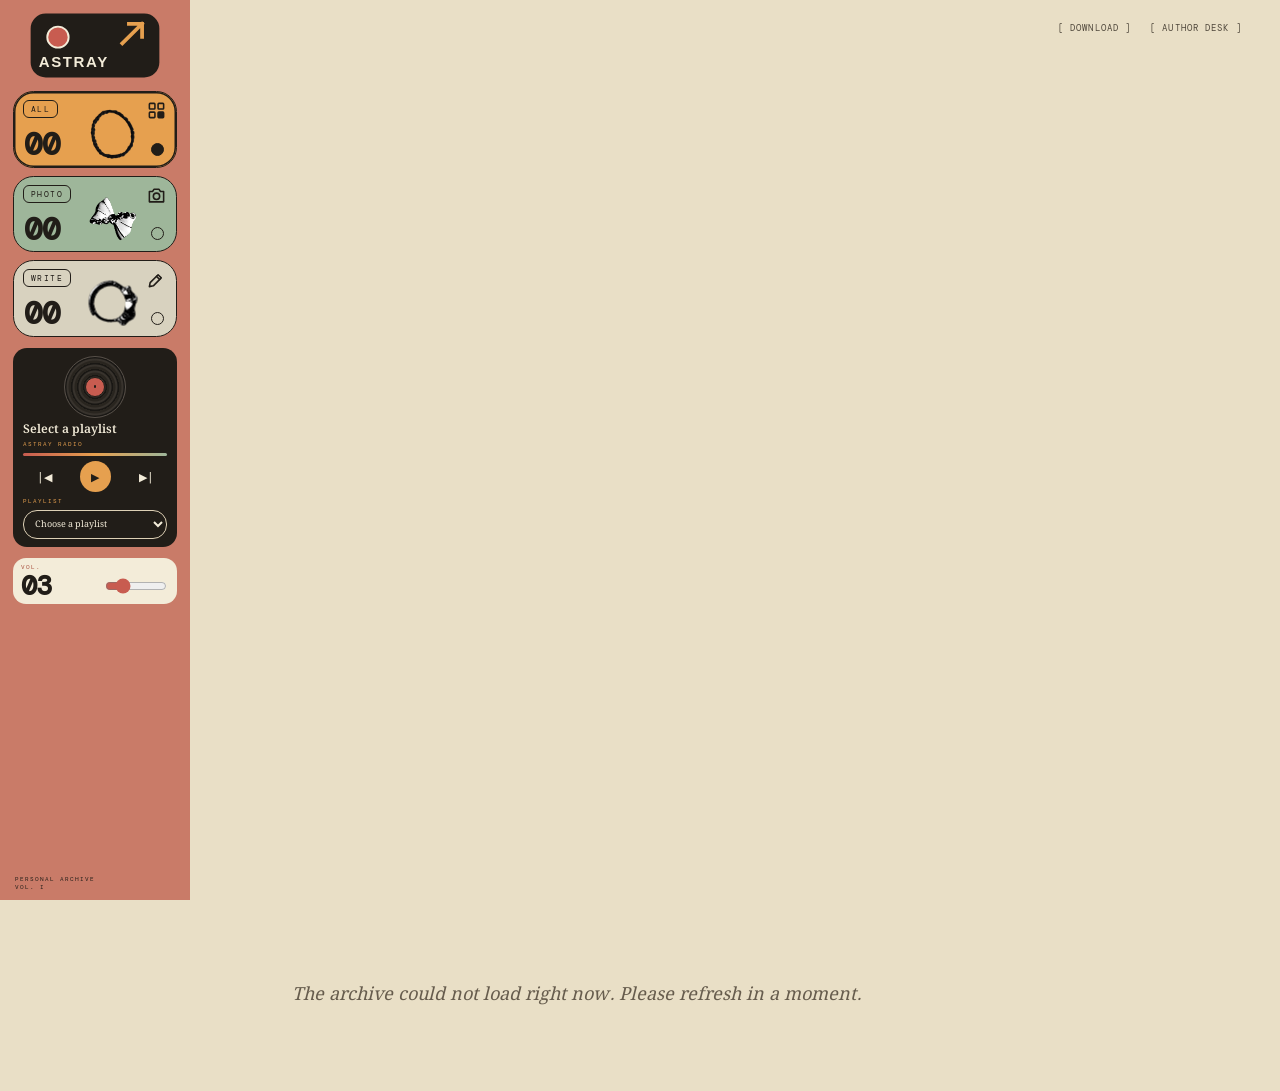
==== commit c486e0b7: "Add files via upload" ====
--- a/index.html
+++ b/index.html
@@ -8,7 +8,7 @@
   <title>Astray — Personal Archive</title>
   <link rel="manifest" href="manifest.webmanifest">
   <link rel="apple-touch-icon" href="astray-icon-192.png">
-  <link rel="stylesheet" href="styles.css?v=25">
+  <link rel="stylesheet" href="styles.css?v=26">
 </head>
 <body class="journal-page">
   <aside class="identity-rail" aria-label="Astray journal controls">
--- a/styles.css
+++ b/styles.css
@@ -48,6 +48,20 @@
 .volume-card output{grid-row:2;grid-column:1;font:700 31px/.9 var(--mono);letter-spacing:-1px}
 .volume-card input{grid-row:2;grid-column:2;width:68px;accent-color:var(--red)}
 .rail-foot{margin:auto 0 0;padding:9px 2px 2px;font-size:7px;line-height:1.55}
+@media(min-width:901px){
+ .identity-rail{padding:12px 13px 9px;gap:11px;overflow-y:hidden}
+ .rail-brand{margin-bottom:1px}.brand-portrait{width:80%;max-width:174px}
+ .rail-filters{gap:8px}.filter-card{height:clamp(68px,8.5svh,82px);min-height:66px;padding:8px 10px}
+ .filter-label{top:8px;left:9px;padding:3px 7px;font-size:8px}.filter-icon{top:9px;right:10px;width:19px;height:19px}
+ .filter-card strong{left:10px;bottom:7px;font-size:clamp(24px,2.4vw,32px)}
+ .filter-object{height:72%}.filter-bow{height:69%}.filter-ring{height:71%}
+ .music-player{padding:8px 10px;border-radius:14px}.rail-player{gap:5px}.rail-player .record-art{width:min(62px,55%);margin:0 auto}
+ .rail-player .player-track strong{font-size:12px}.rail-player .player-track small{font-size:6px}
+ .rail-player .player-controls{gap:3px}.rail-player .player-controls button{font-size:11px;padding:3px 2px}.rail-player .player-controls .play-toggle{width:31px;height:31px;font-size:11px}
+ .rail-player .playlist-select-label{font-size:6px}.rail-player select{padding:5px 7px;font-size:9px}
+ .volume-card{padding:5px 8px;gap:3px 6px}.volume-card>span{font-size:6px}.volume-card output{font-size:27px}.volume-card input{width:62px}
+ .rail-foot{padding:3px 2px 0;font-size:6px;line-height:1.35}
+}
 .journal-content{position:relative;min-width:0;min-height:100vh;background:var(--paper)}
 .topline{position:absolute;z-index:3;top:22px;right:clamp(18px,3vw,44px)}
 .top-actions{display:flex;align-items:center;gap:19px}
@@ -182,4 +196,9 @@
 @media(max-width:350px){
  .journal-page{grid-template-columns:70px minmax(0,1fr)}.identity-rail{padding-inline:5px}.filter-card{padding-inline:5px}.rail-player .record-art{width:32px}.rail-player select{font-size:7px}.journal-feed{grid-template-columns:minmax(0,1fr)}.journal-entry,.journal-entry:nth-child(n){grid-column:1;min-height:0!important}.journal-entry.writing-only{min-height:100px!important}.journal-entry.with-photo{height:auto!important}.journal-entry:nth-child(5n+1){grid-column:1}.top-actions{gap:5px}.topline a,.top-action{font-size:6px}.music-player.desk-player{grid-template-columns:30px minmax(42px,.8fr) auto 68px;gap:3px;padding:5px}.desk-player .player-controls button{font-size:7px}.desk-player select{font-size:7px}
 }
+@media(min-width:901px) and (max-height:700px){
+ .identity-rail{padding-block:7px;gap:7px}.rail-filters{gap:5px}.filter-card{height:64px;min-height:60px}
+ .brand-portrait{width:72%}.rail-player .record-art{width:48px}.rail-player{gap:3px}.rail-player .player-controls .play-toggle{width:26px;height:26px}
+ .volume-card output{font-size:24px}.rail-foot{font-size:5px}
+}
 @media(prefers-reduced-motion:reduce){*,*:before,*:after{scroll-behavior:auto!important;transition:none!important}}
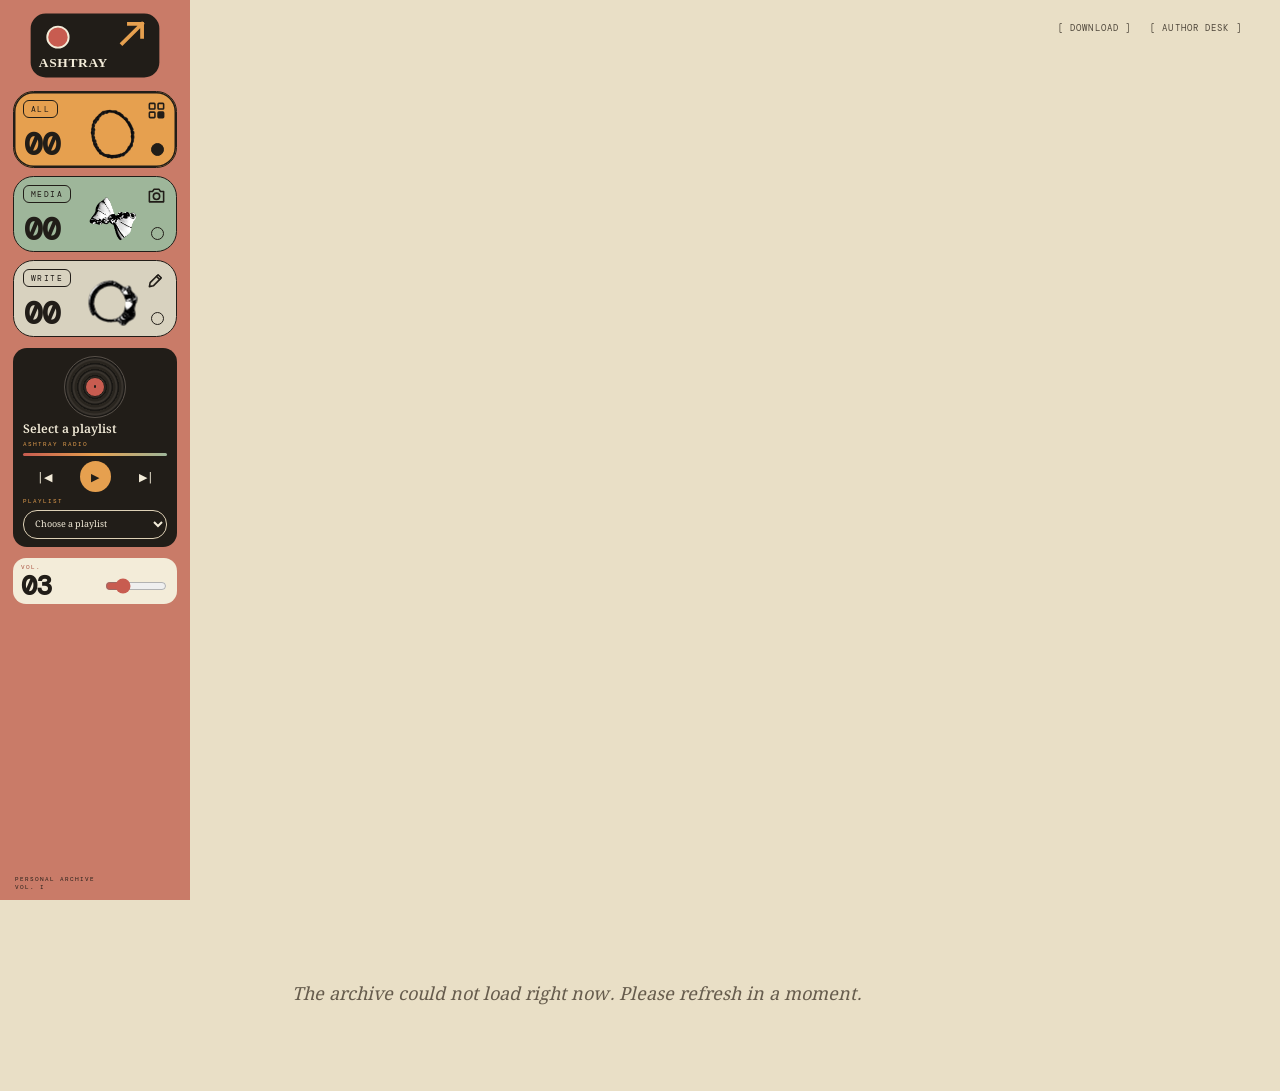
==== commit 211b465e: "Add files via upload" ====
--- a/index.html
+++ b/index.html
@@ -3,24 +3,26 @@
 <head>
   <meta charset="utf-8">
   <meta name="viewport" content="width=device-width,initial-scale=1,viewport-fit=cover">
-  <meta name="description" content="Astray — photographs and writing from a life in motion.">
+  <meta name="application-name" content="Ashtray">
+  <meta name="apple-mobile-web-app-title" content="Ashtray">
+  <meta name="description" content="Ashtray — photographs, videos, and writing from a life in motion.">
   <meta name="theme-color" content="#c97b68">
-  <title>Astray — Personal Archive</title>
+  <title>Ashtray — Personal Archive</title>
   <link rel="manifest" href="manifest.webmanifest">
   <link rel="apple-touch-icon" href="astray-icon-192.png">
-  <link rel="stylesheet" href="styles.css?v=26">
+  <link rel="stylesheet" href="styles.css?v=27">
 </head>
 <body class="journal-page">
-  <aside class="identity-rail" aria-label="Astray journal controls">
-      <a class="rail-brand" href="index.html" aria-label="Astray home"><img class="brand-portrait" src="astray-logo.svg" alt="Astray"></a>
+  <aside class="identity-rail" aria-label="Ashtray journal controls">
+      <a class="rail-brand" href="index.html" aria-label="Ashtray home"><img class="brand-portrait" src="astray-logo.svg" alt="Ashtray"></a>
     <div class="rail-filters" aria-label="Filter entries">
       <button class="filter-card filter-all active" type="button" data-filter="all"><span class="filter-label">ALL</span><svg class="filter-icon" viewBox="0 0 24 24" aria-hidden="true"><rect x="3" y="3" width="7" height="7" rx="1"/><rect x="14" y="3" width="7" height="7" rx="1"/><rect x="3" y="14" width="7" height="7" rx="1"/><rect x="14" y="14" width="7" height="7" rx="1"/></svg><strong id="count-all">00</strong><img class="filter-object filter-hairband" src="hair-band-display.png" alt=""><i class="filter-indicator" aria-hidden="true"></i></button>
-      <button class="filter-card filter-photo" type="button" data-filter="photo"><span class="filter-label">PHOTO</span><svg class="filter-icon" viewBox="0 0 24 24" aria-hidden="true"><path d="M3 7h4l2-3h6l2 3h4v13H3z"/><circle cx="12" cy="13" r="4"/></svg><strong id="count-photo">00</strong><img class="filter-object filter-bow" src="ear-ring-bow-display.png" alt=""><i class="filter-indicator" aria-hidden="true"></i></button>
+      <button class="filter-card filter-photo" type="button" data-filter="photo"><span class="filter-label">MEDIA</span><svg class="filter-icon" viewBox="0 0 24 24" aria-hidden="true"><path d="M3 7h4l2-3h6l2 3h4v13H3z"/><circle cx="12" cy="13" r="4"/></svg><strong id="count-photo">00</strong><img class="filter-object filter-bow" src="ear-ring-bow-display.png" alt=""><i class="filter-indicator" aria-hidden="true"></i></button>
       <button class="filter-card filter-write" type="button" data-filter="write"><span class="filter-label">WRITE</span><svg class="filter-icon" viewBox="0 0 24 24" aria-hidden="true"><path d="m4 16 10-10 4 4L8 20l-5 1z"/><path d="m12 8 4 4"/></svg><strong id="count-write">00</strong><img class="filter-object filter-ring" src="ear-ring-display.png" alt=""><i class="filter-indicator" aria-hidden="true"></i></button>
     </div>
     <section class="music-player rail-player" aria-label="Music player">
       <div class="record-art" aria-hidden="true"><span></span></div>
-      <div class="player-track"><strong id="public-track-title">Select a playlist</strong><small id="public-track-subtitle">ASTRAY RADIO</small></div>
+      <div class="player-track"><strong id="public-track-title">Select a playlist</strong><small id="public-track-subtitle">ASHTRAY RADIO</small></div>
       <div class="player-progress"><span id="public-progress"></span></div>
       <div class="player-controls">
         <button id="public-prev" type="button" aria-label="Previous song">|◀</button>
@@ -40,6 +42,6 @@
     <p id="empty-state" class="empty-state" hidden></p>
   </main>
   <dialog id="post-dialog" class="entry-dialog"><button class="close" aria-label="Close entry">×</button><article id="post-detail"></article></dialog>
-  <script type="module" src="app.js?v=12"></script>
+  <script type="module" src="app.js?v=13"></script>
 </body>
 </html>
--- a/styles.css
+++ b/styles.css
@@ -76,8 +76,9 @@
 .journal-entry.writing-only{display:flex;align-items:stretch;min-height:120px;padding:clamp(17px,2vw,28px);background:var(--paper-light)}
 .writing-only:nth-child(6n+2){background:var(--orange)}.writing-only:nth-child(6n+3){background:var(--blush)}.writing-only:nth-child(6n+4){background:var(--sage)}.writing-only:nth-child(6n+5){background:#d9d1b8}.writing-only:nth-child(6n){background:#c96454}
 .entry-image{position:relative;inset:auto;display:block;background:transparent}
-.entry-image img{display:block;width:100%;height:auto;max-height:72vh;object-fit:contain;filter:grayscale(.5) sepia(.13) contrast(1.03);transition:filter .25s,transform .35s}
-.journal-entry:hover .entry-image img{filter:grayscale(.12) sepia(.07);transform:scale(1.025)}
+.entry-image img,.entry-image video{display:block;width:100%;height:auto;max-height:72vh;object-fit:contain;filter:grayscale(.5) sepia(.13) contrast(1.03);transition:filter .25s,transform .35s}
+.journal-entry:hover .entry-image img,.journal-entry:hover .entry-image video{filter:grayscale(.12) sepia(.07)}
+.entry-video{background:#211d18}.entry-video video{min-height:140px}.video-chip{position:absolute;right:12px;bottom:12px;padding:6px 9px;background:#211d18d9;color:#f3ecd9;font:8px var(--mono);letter-spacing:1px}
 .with-photo .entry-copy{position:absolute;inset:auto 0 0;display:flex;flex-direction:column;align-items:flex-start;padding:34px 18px 18px;color:var(--paper-light);background:linear-gradient(0deg,#211d18e8,transparent)}
 .entry-date{display:block;color:#8d3d31;font-size:8px;line-height:1.6;letter-spacing:1px;text-transform:uppercase;margin:0 0 8px}
 .with-photo .entry-date{color:#e7ae90}
@@ -95,6 +96,7 @@
 .entry-dialog .close{position:sticky;float:right;top:0;border:0;background:var(--red);color:var(--ink);width:38px;height:38px;font:26px/1 Georgia,serif;cursor:pointer}
 .entry-dialog h1{font:700 clamp(30px,5vw,46px)/1.15 var(--serif);margin:10px 0;overflow-wrap:anywhere}
 .detail-photo{display:block;width:100%;max-height:65dvh;object-fit:contain;background:#d2c6ad;margin:16px auto}
+.detail-video{display:block;width:100%;max-height:65dvh;object-fit:contain;background:#211d18;margin:16px auto}
 .entry-dialog .prose{font:18px/1.85 var(--serif);white-space:pre-wrap;overflow-wrap:anywhere}
 .entry-dialog .detail-excerpt{font:italic 17px/1.6 var(--serif);color:var(--soft-ink)}
 
@@ -147,7 +149,7 @@
 .body-input{display:block;width:100%;min-height:310px;border:0!important;background:transparent!important;padding:6px 0!important;margin:0!important;resize:vertical;font:18px/1.8 var(--serif)!important}
 .body-input::placeholder{color:#8f897b}
 .photo-drop{position:relative;display:flex!important;flex-direction:column;align-items:center;justify-content:center;gap:8px;min-height:260px;margin:28px 0!important;border:1px dashed #8f8065;background:#e1d5ba;text-align:center;cursor:pointer}
-.photo-drop>span{font:34px var(--mono);color:#8d3d31}.photo-drop strong{font:20px var(--serif)}.photo-drop small{font:9px var(--mono);color:var(--soft-ink)}.photo-drop input{position:absolute!important;inset:0;width:100%;height:100%;opacity:0;cursor:pointer}.photo-drop img{position:absolute;inset:0;width:100%;height:100%;object-fit:contain;background:#e1d5ba;pointer-events:none}
+.photo-drop>span{font:34px var(--mono);color:#8d3d31}.photo-drop strong{font:20px var(--serif)}.photo-drop small{font:9px var(--mono);color:var(--soft-ink)}.photo-drop input{position:absolute!important;inset:0;width:100%;height:100%;opacity:0;cursor:pointer}.photo-drop img,.photo-drop video{position:absolute;inset:0;width:100%;height:100%;object-fit:contain;background:#e1d5ba;pointer-events:none}.photo-drop .media-video-preview{object-fit:contain}
 .entries-section{max-width:1020px;margin:0 auto 100px;padding:18px 22px;border-top:1px solid #211d1828}
 .entries-heading{display:flex;align-items:center;justify-content:space-between;gap:12px;margin-bottom:14px}
 .entries-heading h2{margin:3px 0;font:700 clamp(22px,3vw,32px) var(--serif)}
